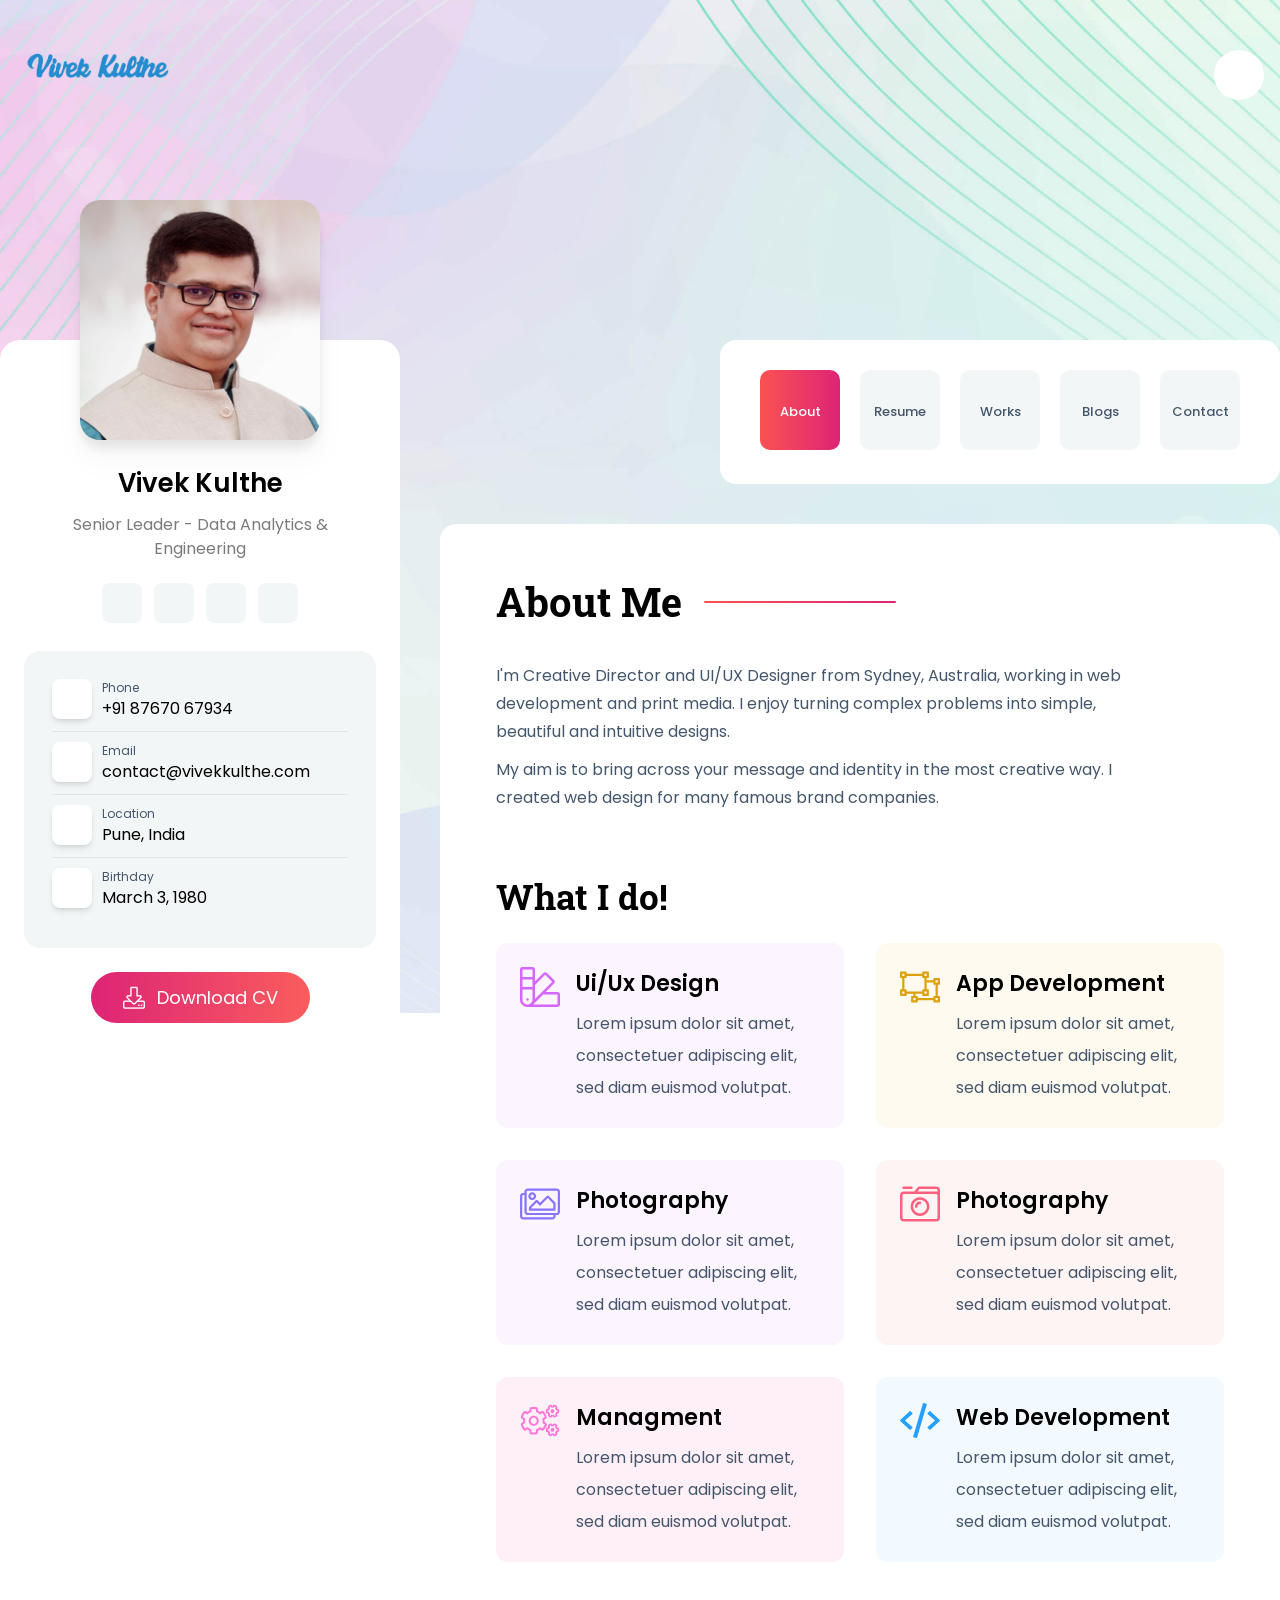
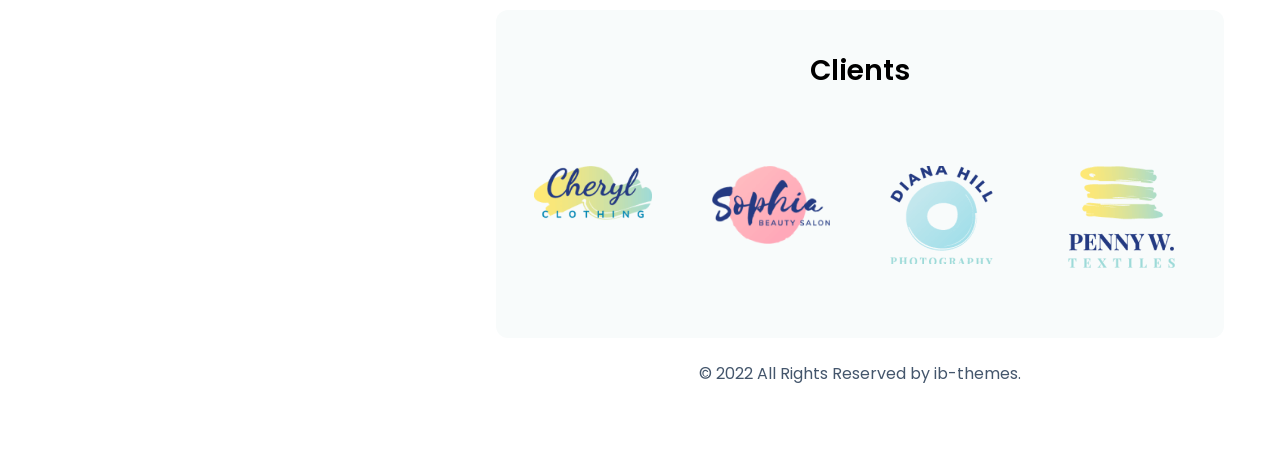
==== aboutOne.html @ bf096173 "First Version After Deploy Now Issues" ====
<!DOCTYPE html>
<html lang="en">

<head>
    <!-- commom meta tag -->
    <meta charset="UTF-8" />
    <meta http-equiv="X-UA-Compatible" content="IE=edge" />
    <meta name="viewport" content="width=device-width, initial-scale=1.0" />
    <link rel="shortcut icon" href="./images/logo/faveicon.jpg" type="image/x-icon">
    <!--=== fontaswesome ===-->
    <link rel="stylesheet" href="./assets/fontaswesome/css/all.min.css" />
    <link rel="stylesheet" href="./assets/fontaswesome/css/fontawesome.min.css" />
    <link rel="preconnect" href="https://fonts.googleapis.com" />
    <link rel="preconnect" href="https://fonts.gstatic.com" crossorigin />
    <link
        href="https://fonts.googleapis.com/css2?family=Poppins:ital,wght@0,200;0,300;0,400;0,500;0,600;0,700;1,400;1,500;1,600&family=Roboto+Slab:wght@300;400;500;600;700&display=swap"
        rel="stylesheet" />
    <!-- slick -->
    <link rel="stylesheet" type="text/css" href="./css/vendor/slick.css" />
    <!--=== main css ===-->
    <link rel="stylesheet" href="./css/tailwind.css" />
    <link rel="stylesheet" href="./css/custom.css" />
        <title>About - Bostami Tailwind CSS Personal Portfolio HTML Template </title>

    <script>
        // On page load or when changing themes, best to add inline in `head` to avoid FOUC
        if (localStorage.getItem("color-theme") === "dark" || (!("color-theme" in localStorage) && window.matchMedia("(prefers-color-scheme: dark)").matches)) {
            document.documentElement.classList.add("dark");
        } else {
            document.documentElement.classList.remove("dark");
        }
    </script>
</head>

<body>
    <!-- PRELOADER -->
    <div id="preloader">
        <div class="loader_line"></div>
    </div>
    <!-- /PRELOADER -->

    <div class="bg-homeBg dark:bg-homeTwoBg-dark min-h-screen bg-no-repeat bg-center bg-cover bg-fixed md:pb-16 w-full">
        <div class="section-bg">
            <div class="w-full flex justify-between px-4">
                <!-- website Logo -->
                <a href="/">
                    <img class="h-[26px] lg:h-[32px]" src="./images/logo/logo.png" alt="logo" />
                </a>
                <div class="flex items-center">
                    <!-- dark and light mode toggle -->
                    <button id="theme-toggle" type="button" class="dark-light-btn">
                        <i id="theme-toggle-dark-icon" class="fa-solid text-xl fa-moon hidden"></i>
                        <i id="theme-toggle-light-icon" class="fa-solid fa-sun text-xl hidden"></i>
                    </button>
                    <!-- mobile toggle button -->
                    <button id="menu-toggle" type="button" class="menu-toggle-btn">
                        <i id="menu-toggle-open-icon" class="fa-solid fa-bars text-xl "></i>
                        <i id="menu-toggle-close-icon" class="fa-solid fa-xmark text-xl hidden  "></i>
                    </button>
                </div>
            </div>
        </div>

        <!-- mobile menu start -->
        <nav id="navbar" class="hidden lg:hidden">
            <ul
                class="block rounded-b-[20px] shadow-md absolute left-0 top-20 z-[22222222222222] w-full bg-white dark:bg-[#1d1d1d]">
                <li>
                    <a class="mobile-menu-items-active" href="./aboutOne.html">
                        <span class="mr-2 text-xl">
                            <i class="fa-regular fa-user"></i>
                        </span>About </a>
                </li>
                <li>
                    <a class="mobile-menu-items" href="./resumeOne.html">
                        <span class="mr-2 text-xl">
                            <i class="fa-regular fa-file-lines"></i>
                        </span>Resume </a>
                </li>
                <li>
                    <a class="mobile-menu-items" href="./portfiloOne.html">
                        <span class="mr-2 text-xl">
                            <i class="fas fa-briefcase"></i>
                        </span>Works </a>
                </li>
                <li>
                    <a class="mobile-menu-items" href="./blogOne.html">
                        <span class="mr-2 text-xl">
                            <i class="fa-brands fa-blogger"></i>
                        </span>Blogs </a>
                </li>
                <li>
                    <a class="mobile-menu-items" href="./contactOne.html">
                        <span class="mr-2 text-xl">
                            <i class="fa-solid fa-address-book"></i>
                        </span> Contact </a>
                </li>
            </ul>
        </nav>
        <!-- mobile menu end -->

        <div class="container grid grid-cols-12 md:gap-10 justify-between lg:mt-[220px]">
            <!-- sidber personal info -->
            <div class="col-span-12 lg:col-span-4 hidden lg:block h-screen sticky top-44">
                <div
                    class="w-full mb-6 lg:mb-0 mx-auto relative bg-white text-center dark:bg-[#111111] px-6 rounded-[20px] mt-[180px] md:mt-[220px] lg:mt-0">
                    <!-- profile image -->
                    <img src="./images/about/avatar.jpg"
                        class="w-[240px] absolute left-[50%] transform -translate-x-[50%] h-[240px] drop-shadow-xl mx-auto rounded-[20px] -mt-[140px]"
                        alt="about" />
                    <div class="pt-[100px] pb-8">
                        <h2 class="mt-6 mb-1 text-[26px] font-semibold dark:text-white"> Vivek Kulthe </h2>
                        <h3
                            class="mb-4 text-[#7B7B7B] inline-block dark:bg-[#1D1D1D] px-5 py-1.5 rounded-lg dark:text-[#A6A6A6]">
                            Senior Leader - Data Analytics & Engineering </h3>
                        <div class="flex justify-center space-x-3">
                            <!-- facebook icon and link -->
                            <a href="https://www.facebook.com/" target="_blank" rel="noopener noreferrer">
                                <span class="socialbtn text-[#1773EA]">
                                    <i class="fa-brands fa-facebook-f"></i>
                                </span>
                            </a>
                            <!-- twitter icon and link -->
                            <a href="https://twitter.com/" target="_blank" rel="noopener noreferrer">
                                <span class="socialbtn text-[#1C9CEA]">
                                    <i class="fa-brands fa-twitter"></i>
                                </span>
                            </a>
                            <!-- dribbble icon and link -->
                            <a href="https://dribbble.com/" target="_blank" rel="noopener noreferrer">
                                <span class="socialbtn text-[#e14a84]">
                                    <i class="fa-brands fa-dribbble"></i>
                                </span>
                            </a>
                            <!-- linkedin icon and link -->
                            <a href="https://www.linkedin.com/" target="_blank" rel="noopener noreferrer">
                                <span class="socialbtn text-[#0072b1]">
                                    <i class="fa-brands fa-linkedin-in"></i>
                                </span>
                            </a>
                        </div>
                        <!-- personal infomation start -->
                        <div class="p-7 rounded-2xl mt-7 bg-[#F3F6F6] dark:bg-[#1D1D1D]">
                            <div class="flex border-b border-[#E3E3E3] dark:border-[#3D3A3A] pb-2.5">
                                <span class="socialbtn bg-white dark:bg-black text-[#E93B81] shadow-md">
                                    <i class="fa-solid fa-mobile-screen-button"></i>
                                </span>
                                <div class="text-left ml-2.5">
                                    <p class="text-xs text-[#44566C] dark:text-[#A6A6A6]"> Phone </p>
                                    <p class="dark:text-white">+91 87670 67934</p>
                                </div>
                            </div>
                            <div class="flex border-b border-[#E3E3E3] dark:border-[#3D3A3A] py-2.5">
                                <span class="socialbtn bg-white dark:bg-black text-[#6AB5B9] shadow-md">
                                    <i class="fa-solid fa-envelope-open-text"></i>
                                </span>
                                <div class="text-left ml-2.5">
                                    <p class="text-xs text-[#44566C] dark:text-[#A6A6A6]"> Email </p>
                                    <p class="dark:text-white">contact@vivekkulthe.com</p>
                                </div>
                            </div>
                            <div class="flex border-b border-[#E3E3E3] dark:border-[#3D3A3A] py-2.5">
                                <span class="socialbtn bg-white dark:bg-black text-[#FD7590] shadow-md">
                                    <i class="fa-solid fa-location-dot"></i>
                                </span>
                                <div class="text-left ml-2.5">
                                    <p class="text-xs text-[#44566C] dark:text-[#A6A6A6]"> Location </p>
                                    <p class="dark:text-white">Pune, India</p>
                                </div>
                            </div>
                            <div class="flex py-2.5">
                                <span class="socialbtn bg-white dark:bg-black text-[#C17CEB] shadow-md">
                                    <i class="fa-solid fa-calendar-days"></i>
                                </span>
                                <div class="text-left ml-2.5">
                                    <p class="text-xs text-[#44566C] dark:text-[#A6A6A6]"> Birthday </p>
                                    <p class="dark:text-white">March 3, 1980</p>
                                </div>
                            </div>
                        </div>
                        <!-- personal infomation end-->
                        <!-- dowanload button -->
                        <a href="./images/Resume_Vivek_Kulthe.pdf">

                        <button class="dowanload-btn">
                            
                            <img class="mr-3" src="./images/icons/dowanload.png" alt="icon"/> Download CV </button>
                            </a>
                        </div>
                </div>
            </div>
            <div class="col-span-12 lg:col-span-8">
                <!-- header for mobile devices start -->
                <header
                    class="lg:w-[560px] h-[144px] hidden lg:block p-[30px] ml-auto mb-10 rounded-[16px] bg-white dark:bg-[#111111]">
                    <nav class="hidden lg:block">
                        <ul class="flex">
                            <li> <a class="menu-active" href="./aboutOne.html">
                                    <span class="text-xl mb-1">
                                        <i class="fa-regular fa-user"></i>
                                    </span> About </a></li>
                            <li> <a class="menu-item" href="./resumeOne.html">
                                    <span class="text-xl mb-1">
                                        <i class="fa-regular fa-file-lines"></i>
                                    </span> Resume </a></li>
                            <li> <a class="menu-item" href="./portfiloOne.html">
                                    <span class="text-xl mb-1">
                                        <i class="fas fa-briefcase"></i>
                                    </span> Works </a></li>
                            <li><a class="menu-item" href="./blogOne.html">
                                    <span class="text-xl mb-1">
                                        <i class="fa-brands fa-blogger"></i>
                                    </span> Blogs </a></li>
                            <li> <a class="menu-item" href="./contactOne.html">
                                    <span class="text-xl mb-1">
                                        <i class="fa-solid fa-address-book"></i>
                                    </span> Contact </a></li>
                        </ul>
                    </nav>
                </header>
                <!-- header for mobile devices end -->

                <!-- about me section start -->
                <div>
                    <div class="lg:rounded-2xl bg-white dark:bg-[#111111]">
                        <div class="pt-12 md:py-12 px-2 sm:px-5 md:px-10 lg:px-14">
                            <!-- about page title -->
                            <h2 class="after-effect after:left-52">About Me</h2>
                            <!-- personal info for mobile devices start -->
                            <div class="lg:hidden">
                                <div
                                    class="w-full mb-6 lg:mb-0 mx-auto relative bg-white text-center dark:bg-[#111111] px-6 rounded-[20px] mt-[180px] md:mt-[220px] lg:mt-0">
                                    <!-- profile image  -->
                                    <img src="./images/about/avatar.jpg"
                                        class="w-[240px] absolute left-[50%] transform -translate-x-[50%] h-[240px] drop-shadow-xl mx-auto rounded-[20px] -mt-[140px]"
                                        alt="about" />
                                    <div class="pt-[100px] pb-8">
                                        <h2 class="mt-6 mb-1 text-[26px] font-semibold dark:text-white"> Monalisa Ashley
                                        </h2>
                                        <h3
                                            class="mb-4 text-[#7B7B7B] inline-block dark:bg-[#1D1D1D] px-5 py-1.5 rounded-lg dark:text-[#A6A6A6]">
                                            Ui/Ux Designer </h3>

                                        <div class="flex justify-center space-x-3">
                                            <!-- facebook icon and link -->
                                            <a href="https://www.facebook.com/" target="_blank"
                                                rel="noopener noreferrer">
                                                <span class="socialbtn text-[#1773EA]">
                                                    <i class="fa-brands fa-facebook-f"></i>
                                                </span>
                                            </a>
                                            <!-- twitter icon and link -->
                                            <a href="https://twitter.com/" target="_blank" rel="noopener noreferrer">
                                                <span class="socialbtn text-[#1C9CEA]">
                                                    <i class="fa-brands fa-twitter"></i>
                                                </span>
                                            </a>
                                            <!-- dribbble icon and link -->
                                            <a href="https://dribbble.com/" target="_blank" rel="noopener noreferrer">
                                                <span class="socialbtn text-[#e14a84]">
                                                    <i class="fa-brands fa-dribbble"></i>
                                                </span>
                                            </a>
                                            <!-- linkedin icon and link -->
                                            <a href="https://www.linkedin.com/" target="_blank"
                                                rel="noopener noreferrer">
                                                <span class="socialbtn text-[#0072b1]">
                                                    <i class="fa-brands fa-linkedin-in"></i>
                                                </span>
                                            </a>
                                        </div>

                                        <!-- personal info start -->
                                        <div class="p-7 rounded-2xl mt-7 bg-[#F3F6F6] dark:bg-[#1D1D1D]">
                                            <div class="flex border-b border-[#E3E3E3] dark:border-[#3D3A3A] pb-2.5">
                                                <span class="socialbtn bg-white dark:bg-black text-[#E93B81] shadow-md">
                                                    <i class="fa-solid fa-mobile-screen-button"></i>
                                                </span>
                                                <div class="text-left ml-2.5">
                                                    <p class="text-xs text-[#44566C] dark:text-[#A6A6A6]"> Phone </p>
                                                    <p class="dark:text-white">+91 87670 67934</p>
                                                </div>
                                            </div>

                                            <div class="flex border-b border-[#E3E3E3] dark:border-[#3D3A3A] py-2.5">
                                                <span class="socialbtn bg-white dark:bg-black text-[#6AB5B9] shadow-md">
                                                    <i class="fa-solid fa-envelope-open-text"></i>
                                                </span>
                                                <div class="text-left ml-2.5">
                                                    <p class="text-xs text-[#44566C] dark:text-[#A6A6A6]"> Email </p>
                                                    <p class="dark:text-white">contact@vivekkulthe.com</p>
                                                </div>
                                            </div>

                                            <div class="flex border-b border-[#E3E3E3] dark:border-[#3D3A3A] py-2.5">
                                                <span class="socialbtn bg-white dark:bg-black text-[#FD7590] shadow-md">
                                                    <i class="fa-solid fa-location-dot"></i>
                                                </span>
                                                <div class="text-left ml-2.5">
                                                    <p class="text-xs text-[#44566C] dark:text-[#A6A6A6]"> Location </p>
                                                    <p class="dark:text-white">Pune,India</p>
                                                </div>
                                            </div>

                                            <div class="flex py-2.5">
                                                <span class="socialbtn bg-white dark:bg-black text-[#C17CEB] shadow-md">
                                                    <i class="fa-solid fa-calendar-days"></i>
                                                </span>
                                                <div class="text-left ml-2.5">
                                                    <p class="text-xs text-[#44566C] dark:text-[#A6A6A6]"> Birthday </p>
                                                    <p class="dark:text-white">March 3, 1980</p>
                                                </div>
                                            </div>
                                        </div>
                                        <!-- personal info end -->

                                        <!-- dowanload button -->
                                        <button class="dowanload-btn">
                                            <img class="mr-3" src="./images/icons/dowanload.png" alt="icon" /> Download
                                            CV
                                        </button>
                                    </div>
                                </div>
                            </div>
                            <!-- personal info for mobile devices end -->

                            <div class="lg:grid grid-cols-12 md:gap-10 pt-4 md:pt-[30px] items-center hidden">
                                <div class="col-span-12 space-y-2.5">
                                    <div class="lg:mr-16">
                                        <p class="text-[#44566c] dark:text-color-910 leading-7"> I'm Creative Director
                                            and UI/UX Designer from Sydney, Australia, working in web development and
                                            print media. I enjoy turning complex problems into simple, beautiful and
                                            intuitive designs. </p>
                                        <p class="text-[#44566c] leading-7 mt-2.5 dark:text-color-910"> My aim is to
                                            bring across your message and identity in the most creative way. I created
                                            web design for many famous brand companies. </p>
                                    </div>
                                    <div></div>
                                </div>
                            </div>

                        </div>

                        <!-- what i do section start -->
                        <div class="pb-12 px-2 sm:px-5 md:px-10 lg:px-14">
                            <h3 class="text-[35px] dark:text-white font-bold font-robotoSlab pb-5"> What I do! </h3>
                            <div class="grid gap-8 grid-cols-1 md:grid-cols-2 xl:grid-cols-2">
                                <div class="about-box bg-[#fcf4ff] dark:bg-transparent">
                                    <img class="w-10 h-10 object-contain block" src="./images/icons/icon.svg"
                                        alt="icon" />
                                    <div class="space-y-2">
                                        <h3 class="dark:text-white text-[22px] font-semibold"> Ui/Ux Design </h3>
                                        <p class="leading-8 text-gray-lite dark:text-[#A6A6A6]"> Lorem ipsum dolor sit
                                            amet, consectetuer adipiscing elit, sed diam euismod volutpat. </p>
                                    </div>
                                </div>

                                <div class="about-box bg-[#fefaf0] dark:bg-transparent">
                                    <img class="w-10 h-10 object-contain block" src="./images/icons/icon1.svg"
                                        alt="icon" />
                                    <div class="space-y-2">
                                        <h3 class="dark:text-white text-[22px] font-semibold"> App Development </h3>
                                        <p class="leading-8 text-gray-lite dark:text-[#A6A6A6]"> Lorem ipsum dolor sit
                                            amet, consectetuer adipiscing elit, sed diam euismod volutpat. </p>
                                    </div>
                                </div>

                                <div class="about-box bg-[#fcf4ff] dark:bg-transparent">
                                    <img class="w-10 h-10 object-contain block" src="./images/icons/icon2.svg"
                                        alt="icon" />
                                    <div class="space-y-2">
                                        <h3 class="dark:text-white text-[22px] font-semibold"> Photography </h3>
                                        <p class="leading-8 text-gray-lite dark:text-[#A6A6A6]"> Lorem ipsum dolor sit
                                            amet, consectetuer adipiscing elit, sed diam euismod volutpat. </p>
                                    </div>
                                </div>

                                <div class="about-box bg-[#fff4f4] dark:bg-transparent">
                                    <img class="w-10 h-10 object-contain block" src="./images/icons/icon3.svg"
                                        alt="icon" />
                                    <div class="space-y-2">
                                        <h3 class="dark:text-white text-[22px] font-semibold"> Photography </h3>
                                        <p class="leading-8 text-gray-lite dark:text-[#A6A6A6]"> Lorem ipsum dolor sit
                                            amet, consectetuer adipiscing elit, sed diam euismod volutpat. </p>
                                    </div>
                                </div>

                                <div class="about-box bg-[#fff0f8] dark:bg-transparent">
                                    <img class="w-10 h-10 object-contain block" src="./images/icons/icon4.svg"
                                        alt="icon" />
                                    <div class="space-y-2">
                                        <h3 class="dark:text-white text-[22px] font-semibold"> Managment </h3>
                                        <p class="leading-8 text-gray-lite dark:text-[#A6A6A6]"> Lorem ipsum dolor sit
                                            amet, consectetuer adipiscing elit, sed diam euismod volutpat. </p>
                                    </div>
                                </div>

                                <div class="about-box bg-[#f3faff] dark:bg-transparent">
                                    <img class="w-10 h-10 object-contain block" src="./images/icons/icon5.svg"
                                        alt="icon" />
                                    <div class="space-y-2">
                                        <h3 class="dark:text-white text-[22px] font-semibold"> Web Development </h3>
                                        <p class="leading-8 text-gray-lite dark:text-[#A6A6A6]"> Lorem ipsum dolor sit
                                            amet, consectetuer adipiscing elit, sed diam euismod volutpat. </p>
                                    </div>
                                </div>
                            </div>
                        </div>

                        <!-- what i do section start -->
                        <div class="px-2 sm:px-5 md:px-10 lg:px-14">
                            <div class="bg-[#F8FBFB] dark:bg-[#0D0D0D] max-w-full h-auto py-10 rounded-xl">
                                <h3 class="text-center dark:text-white text-6xl mb-3 font-semibold"> Clients </h3>
                                <!-- slider and slider items -->
                                <div class="slickOne text-center px-2 pt-8">
                                    <div>
                                        <img class="overflow-hidden brand-img" src="./images/slider/brand.png"
                                            alt="brand icon" />
                                    </div>
                                    <div>
                                        <img class="overflow-hidden brand-img" src="./images/slider/brand1.png"
                                            alt="brand icon" />
                                    </div>
                                    <div>
                                        <img class="overflow-hidden brand-img" src="./images/slider/brand2.png"
                                            alt="brand icon" />
                                    </div>
                                    <div>
                                        <img class="overflow-hidden brand-img" src="./images/slider/brand3.png"
                                            alt="brand icon" />
                                    </div>
                                    <div>
                                        <img class="overflow-hidden brand-img" src="./images/slider/brand4.png"
                                            alt="brand icon" />
                                    </div>
                                    <div>
                                        <img class="overflow-hidden brand-img" src="./images/slider/brand1.png"
                                            alt="brand icon" />
                                    </div>
                                    <div>
                                        <img class="overflow-hidden brand-img" src="./images/slider/brand1.png"
                                            alt="brand icon" />
                                    </div>
                                </div>
                                <!-- slider and slider items end -->
                            </div>
                        </div>

                        <!-- footer start -->
                        <footer class="overflow-hidden rounded-b-2xl" style="background: transparent">
                            <p class="text-center py-6 text-gray-lite dark:text-color-910"> © 2022 All Rights Reserved
                                by <a class="hover:text-[#FA5252] duration-300 transition"
                                    href="https://themeforest.net/user/ib-themes" target="_blank"
                                    rel="noopener noreferrer"> ib-themes</a>. </p>
                        </footer>
                        <!-- footer section end -->
                    </div>
                </div>
                <!-- about me section start -->
            </div>
        </div>
    </div>
    <!-- End bgHomeBg -->


    <!--==== js =====-->
    <script src="./js/vendor/jquary.min.js"></script>
    <script src="./js/vendor/slick.js"></script>
    <!-- main js -->
    <script src="./js/main.js"></script>
</body>

</html>
---- css/custom.css ----
@import url("https://fonts.googleapis.com/css2?family=Poppins:wght@300;400;500;600;700;800;900&family=Roboto+Slab:wght@300;400;500;600;700;800;900&display=swap");

html {
	font-family: "Poppins", sans-serif;
}

/* modal */
.modal {
	max-width: 800px !important;
}

/* width */
.scrollbarLight::-webkit-scrollbar,
.scrollbarDark::-webkit-scrollbar {
	width: 10px;
	height: 10px;
}

/* Track */
.scrollbarLight::-webkit-scrollbar-track {
	border-radius: 100vh;
	background: #e9e3e3;
}

/* Handle */
.scrollbarLight::-webkit-scrollbar-thumb {
	background: #797979;
	border-radius: 100vh;
	border: 5px solid #9c9fa1;
}

/* Handle on hover */
.scrollbarLight::-webkit-scrollbar-thumb:hover {
	background: #cfd0d3;
}

/* Hide scrollbar for Chrome, Safari and Opera */
.no-scrollbar::-webkit-scrollbar {
	display: none;
}

/* Hide scrollbar for IE, Edge and Firefox */
.no-scrollbar {
	-ms-overflow-style: none;
	/* IE and Edge */
	scrollbar-width: none;
	/* Firefox */
}

/* Track */
.scrollbarDark::-webkit-scrollbar-track {
	border-radius: 100vh;
	background: #000000;
}

/* Handle */
.scrollbarDark::-webkit-scrollbar-thumb {
	background: #000000;
	border-radius: 100vh;
	border: 5px solid #4f4f4f;
}

/* Handle on hover */
.scrollbarLight::-webkit-scrollbar-thumb:hover {
	background: #111111;
}

.linked {
	color: white !important;
}
/* input remove auto fill background */
input:-webkit-autofill,
input:-webkit-autofill:hover,
input:-webkit-autofill:focus {
	-webkit-text-fill-color: gray;
	/* -webkit-box-shadow: 0 0 0px 1000px transparent inset; */
	transition: background-color 5000s ease-in-out 0s;
	background: none !important;
}
/* active color */
.is-active {
	color: #fa5252 !important;
}
/* slider img */
.slick-slide {
	padding: 30px;
}
.fillter-btn.is-checked {
	color: #fa5252;
}
.mymix {
	min-height: 50vh;
	margin-left: -10px;
	margin-right: -10px;
}
.three-col .isotop-item,
.three-col .grid-sizer {
	width: 33.33%;
	padding: 0 10px;
}
.two-col .isotop-item,
.two-col .grid-sizer {
	width: 50%;
	padding: 0 10px;
}
@media (max-width: 1199px) {
	.three-col .isotop-item,
	.three-col .grid-sizer {
		width: 50%;
	}
}
@media (max-width: 576px) {
	.three-col .isotop-item,
	.three-col .grid-sizer,
	.two-col .isotop-item,
	.two-col .grid-size {
		width: 100%;
	}
}
.three-col .isotop-item > div,
.two-col .isotop-item > div {
	margin-bottom: 20px;
}
.brand-img {
	max-width: 100% !important;
	width: auto !important;
	height: auto !important;
	overflow: hidden;
	text-align: center;
}
/* owl-carousel */
.owl-carousel .owl-stage {
	display: flex;
	align-items: center;
}

.owl-carousel .owl-stage .owl-item {
	padding: 20px 30px;
}

.fix {
	display: none;
}

.close {
	position: absolute;
	top: -12.5px;
	right: -12.5px;
	display: block;
	width: 30px;
	height: 30px;
	text-indent: -9999px;
	background-size: contain;
	background-repeat: no-repeat;
	background-position: center center;
	width: 50px !important;
	height: 50px !important;
	top: -20px !important;
	right: -20px !important;
	border-radius: 50%;
}

.close-light {
	background-image: url(../images/icons/closelight.jpg);
}

.close-dark {
	background-image: url(../images/icons/closeDark.png);
}

.modal a.close-modal {
	display: none;
}

/* preloader */

#preloader {
	position: fixed;
	left: 0;
	top: 0;
	height: 100vh;
	width: 100%;
	z-index: 999999999999999999;
	display: flex;
}

#preloader:before,
#preloader:after {
	content: "";
	position: absolute;
	left: 0;
	top: 0;
	width: 50%;
	height: 100%;
	z-index: -1;
	background-color: #000;
	-webkit-transition: all 0.3s ease 0s;
	-o-transition: all 0.3s ease 0s;
	transition: all 0.3s ease 0s;
}

#preloader:after {
	left: auto;
	right: 0;
}

#preloader .loader_line {
	margin: auto;
	width: 1px;
	height: 250px;
	position: relative;
	overflow: hidden;
	-webkit-transition: all 0.8s ease 0s;
	-o-transition: all 0.8s ease 0s;
	transition: all 0.8s ease 0s;
}

.loader_line:before {
	content: "";
	position: absolute;
	left: 0;
	top: 50%;
	width: 1px;
	height: 0%;
	-webkit-transform: translateY(-50%);
	-ms-transform: translateY(-50%);
	-o-transform: translateY(-50%);
	transform: translateY(-50%);
	background-color: #fff;
	-webkit-animation: lineheight 1000ms ease-in-out 0s forwards;
	-o-animation: lineheight 1000ms ease-in-out 0s forwards;
	animation: lineheight 1000ms ease-in-out 0s forwards;
}

.loader_line:after {
	content: "";
	position: absolute;
	left: 0;
	top: 0;
	width: 1px;
	height: 100%;
	background-color: #999999;
	-webkit-transform: translateY(-100%);
	-ms-transform: translateY(-100%);
	-o-transform: translateY(-100%);
	transform: translateY(-100%);
	-webkit-animation: lineround 1200ms linear 0s infinite;
	-o-animation: lineround 1200ms linear 0s infinite;
	animation: lineround 1200ms linear 0s infinite;
	animation-delay: 2000ms;
}

@keyframes lineheight {
	0% {
		height: 0%;
	}

	100% {
		height: 100%;
	}
}

@keyframes lineround {
	0% {
		-webkit-transform: translateY(-100%);
		-ms-transform: translateY(-100%);
		-o-transform: translateY(-100%);
		transform: translateY(-100%);
	}

	100% {
		-webkit-transform: translateY(200%);
		-ms-transform: translateY(200%);
		-o-transform: translateY(200%);
		transform: translateY(200%);
	}
}
.portfolio_list {
	min-height: 50vh;
}
/*hiding all*/
.preloaded .loader_line:after {
	opacity: 0;
}

.preloaded .loader_line {
	opacity: 0;
	height: 100% !important;
}

.preloaded:before,
.preloaded:after {
	-webkit-animation: preloadedzero 300ms ease-in-out 500ms forwards;
	-o-animation: preloadedzero 300ms ease-in-out 500ms forwards;
	animation: preloadedzero 300ms ease-in-out 500ms forwards;
}

@keyframes preloadedzero {
	0% {
		width: 50%;
	}

	100% {
		width: 0%;
	}
}
/* media queries */
@media only screen and (max-width: 992px) {
	.close {
		top: -45px !important;
		right: 5px !important;
		width: 40px !important;
		height: 40px !important;
	}
}

.jquery-modal.blocker {
	z-index: 9999999999;
}
.close {
	filter: invert(0.9);
	transition: 0.3s;
}
.close:hover {
	filter: invert(1);
}
@media only screen and (min-width: 1700px) {
	.scroll-hide-1700 {
		overflow: hidden;
	}
}
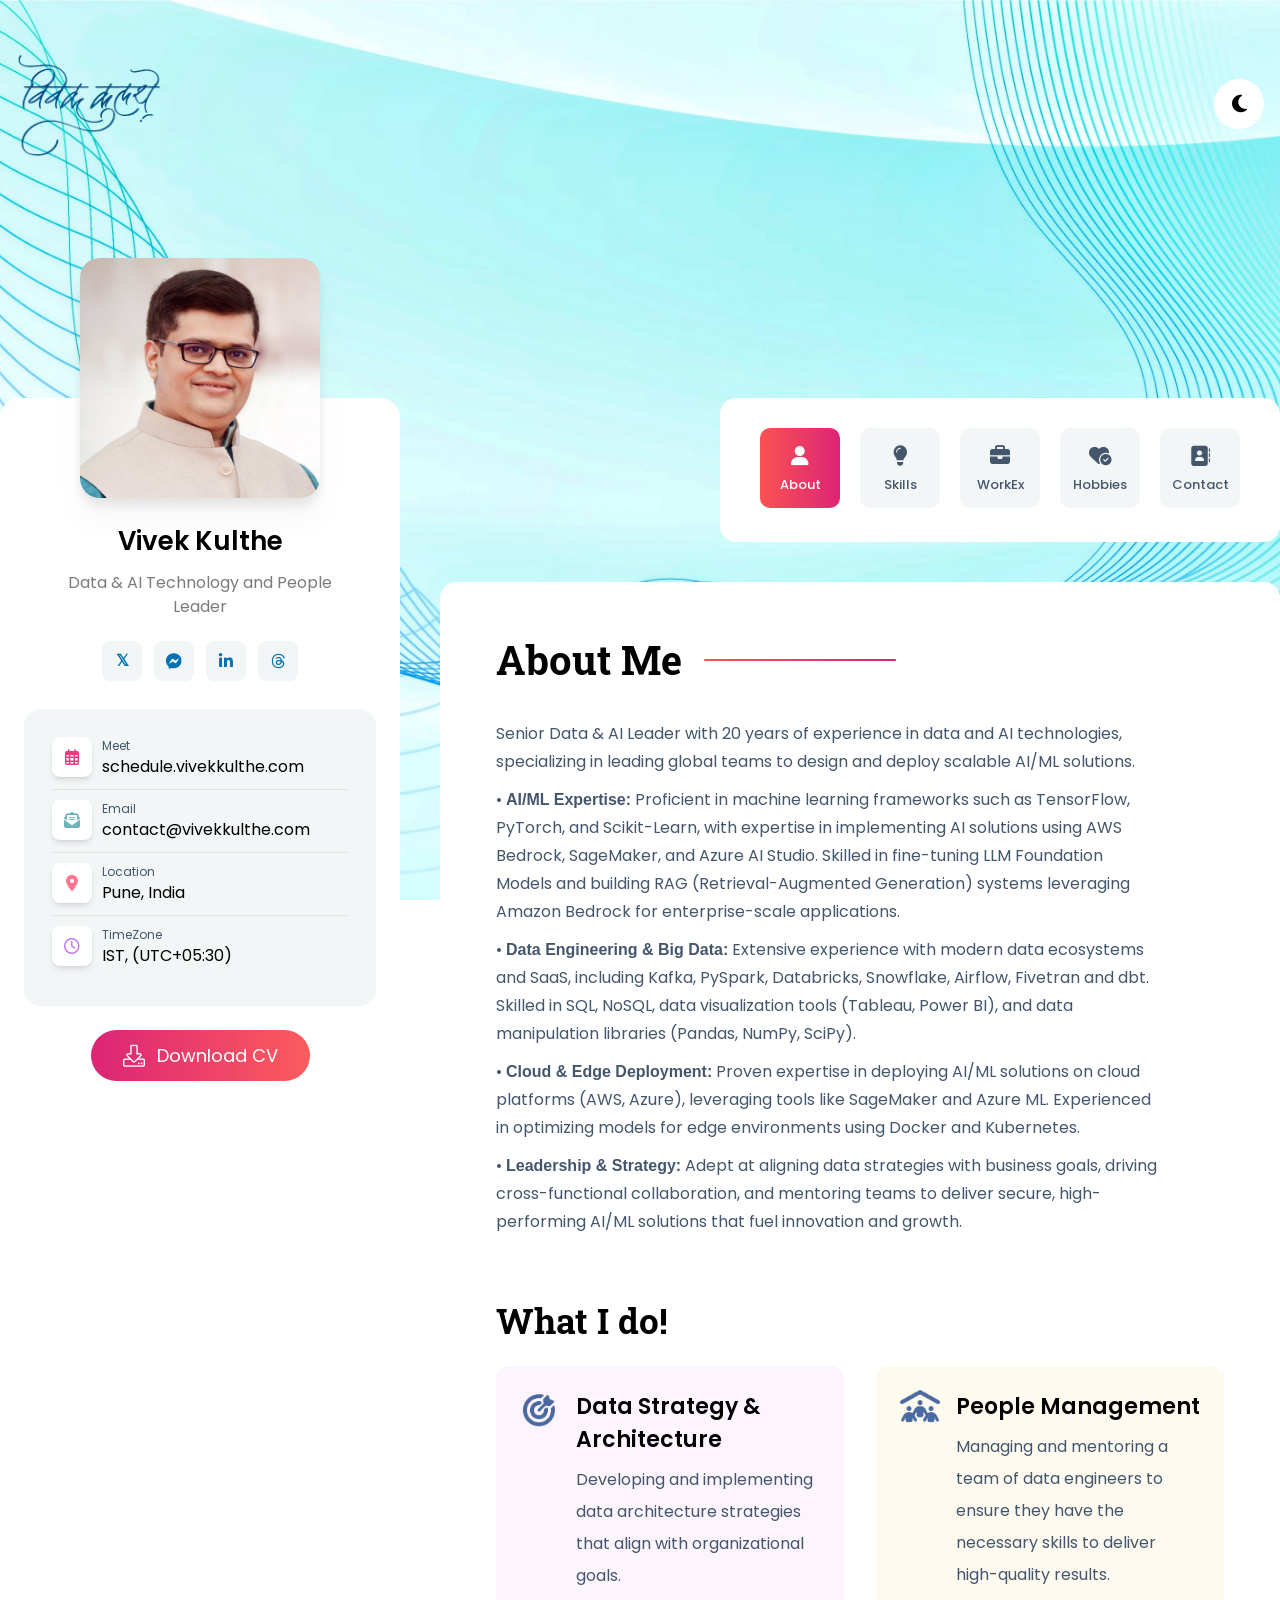
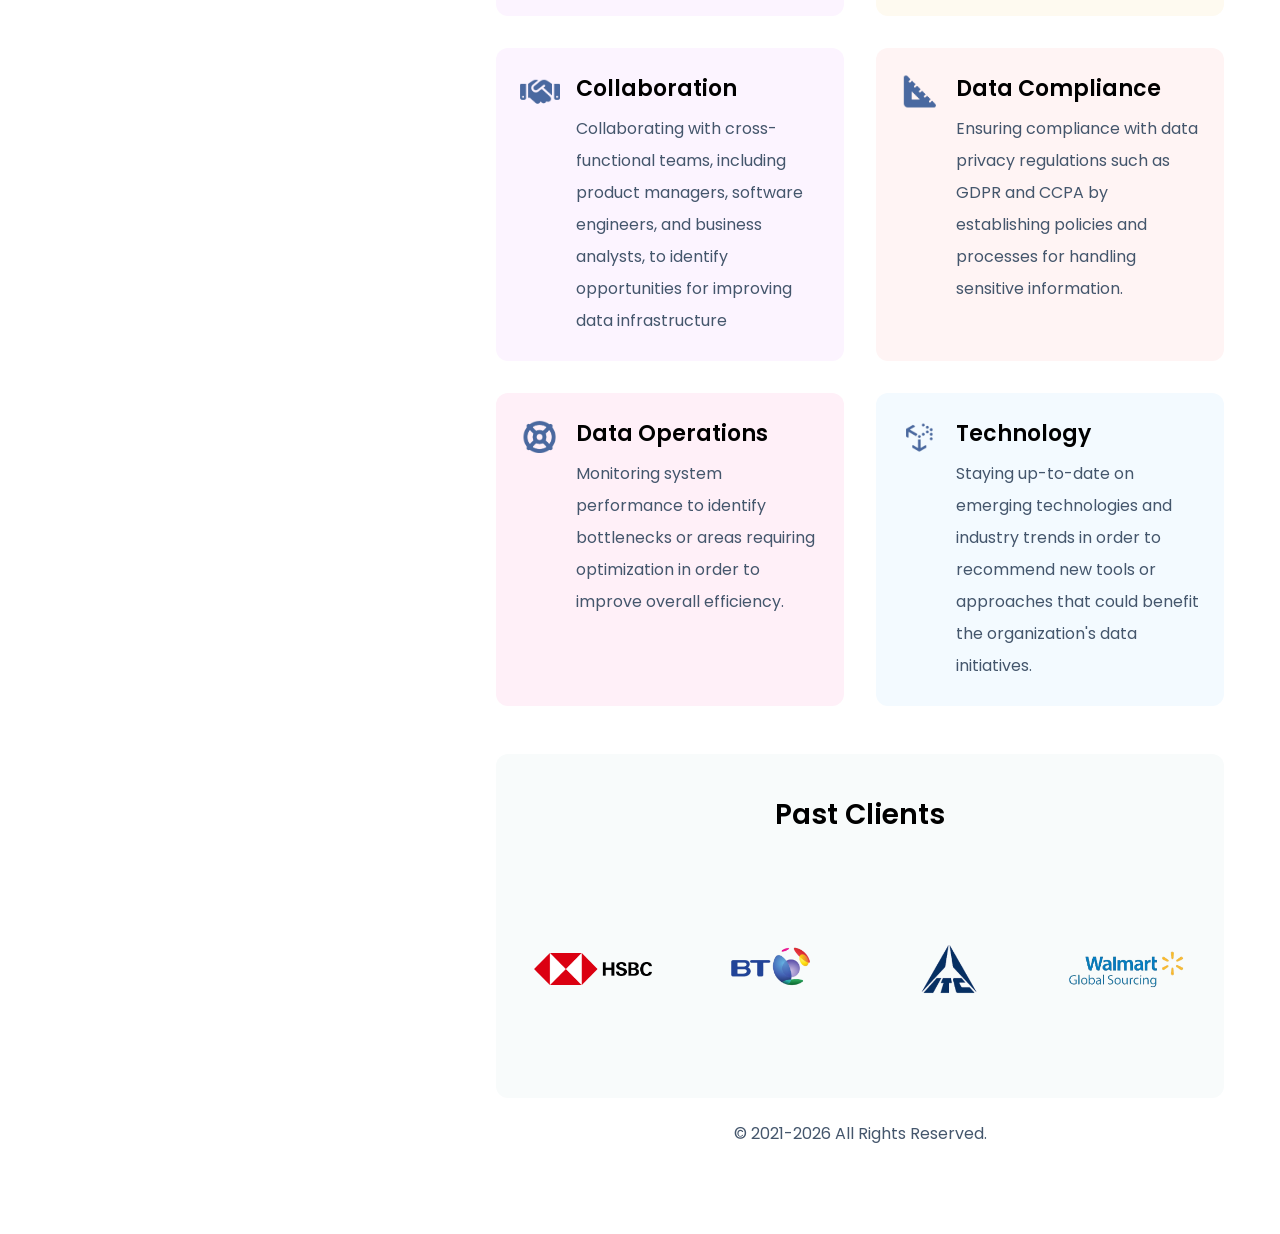
==== commit da463ee8: "wrong files changed" ====
--- a/aboutOne.html
+++ b/aboutOne.html
@@ -2,11 +2,21 @@
 <html lang="en">
 
 <head>
-    <!-- commom meta tag -->
+    <!-- Google tag (gtag.js) -->
+    <script async src="https://www.googletagmanager.com/gtag/js?id=G-Y4G8QSVCS0"></script>
+    <script>
+      window.dataLayer = window.dataLayer || [];
+      function gtag(){dataLayer.push(arguments);}
+      gtag('js', new Date());
+
+      gtag('config', 'G-Y4G8QSVCS0');
+    </script>
+
+<!-- commom meta tag -->
     <meta charset="UTF-8" />
     <meta http-equiv="X-UA-Compatible" content="IE=edge" />
     <meta name="viewport" content="width=device-width, initial-scale=1.0" />
-    <link rel="shortcut icon" href="./images/logo/faveicon.jpg" type="image/x-icon">
+    <link rel="shortcut icon" href="./images/logo/faveicon.svg" type="image/x-icon">
     <!--=== fontaswesome ===-->
     <link rel="stylesheet" href="./assets/fontaswesome/css/all.min.css" />
     <link rel="stylesheet" href="./assets/fontaswesome/css/fontawesome.min.css" />
@@ -20,7 +30,7 @@
     <!--=== main css ===-->
     <link rel="stylesheet" href="./css/tailwind.css" />
     <link rel="stylesheet" href="./css/custom.css" />
-        <title>About - Bostami Tailwind CSS Personal Portfolio HTML Template </title>
+    <title>About - Vivek Kulthe</title>
 
     <script>
         // On page load or when changing themes, best to add inline in `head` to avoid FOUC
@@ -39,12 +49,12 @@
     </div>
     <!-- /PRELOADER -->
 
-    <div class="bg-homeBg dark:bg-homeTwoBg-dark min-h-screen bg-no-repeat bg-center bg-cover bg-fixed md:pb-16 w-full">
+    <div class="bg-homeBg dark:bg-homeBg-dark min-h-screen bg-no-repeat bg-center bg-cover bg-fixed md:pb-16 w-full">
         <div class="section-bg">
             <div class="w-full flex justify-between px-4">
                 <!-- website Logo -->
                 <a href="/">
-                    <img class="h-[26px] lg:h-[32px]" src="./images/logo/logo.png" alt="logo" />
+                    <img width="148" height="105" src="./images/logo/logo.png" alt="logo" />
                 </a>
                 <div class="flex items-center">
                     <!-- dark and light mode toggle -->
@@ -68,26 +78,26 @@
                 <li>
                     <a class="mobile-menu-items-active" href="./aboutOne.html">
                         <span class="mr-2 text-xl">
-                            <i class="fa-regular fa-user"></i>
+                            <i class="fa-solid fa-user"></i>
                         </span>About </a>
                 </li>
                 <li>
                     <a class="mobile-menu-items" href="./resumeOne.html">
                         <span class="mr-2 text-xl">
-                            <i class="fa-regular fa-file-lines"></i>
-                        </span>Resume </a>
+                            <i class="fa-solid fa-lightbulb"></i>
+                        </span>Skills </a>
                 </li>
                 <li>
                     <a class="mobile-menu-items" href="./portfiloOne.html">
                         <span class="mr-2 text-xl">
                             <i class="fas fa-briefcase"></i>
-                        </span>Works </a>
+                        </span>WorkEx </a>
                 </li>
                 <li>
                     <a class="mobile-menu-items" href="./blogOne.html">
                         <span class="mr-2 text-xl">
-                            <i class="fa-brands fa-blogger"></i>
-                        </span>Blogs </a>
+                            <i class="fa-solid fa-heart-circle-check"></i>
+                        </span>Hobbies </a>
                 </li>
                 <li>
                     <a class="mobile-menu-items" href="./contactOne.html">
@@ -105,88 +115,86 @@
                 <div
                     class="w-full mb-6 lg:mb-0 mx-auto relative bg-white text-center dark:bg-[#111111] px-6 rounded-[20px] mt-[180px] md:mt-[220px] lg:mt-0">
                     <!-- profile image -->
-                    <img src="./images/about/avatar.jpg"
+                    <img src="./images/about/avatar.png"
                         class="w-[240px] absolute left-[50%] transform -translate-x-[50%] h-[240px] drop-shadow-xl mx-auto rounded-[20px] -mt-[140px]"
                         alt="about" />
-                    <div class="pt-[100px] pb-8">
-                        <h2 class="mt-6 mb-1 text-[26px] font-semibold dark:text-white"> Vivek Kulthe </h2>
-                        <h3
-                            class="mb-4 text-[#7B7B7B] inline-block dark:bg-[#1D1D1D] px-5 py-1.5 rounded-lg dark:text-[#A6A6A6]">
-                            Senior Leader - Data Analytics & Engineering </h3>
-                        <div class="flex justify-center space-x-3">
-                            <!-- facebook icon and link -->
-                            <a href="https://www.facebook.com/" target="_blank" rel="noopener noreferrer">
-                                <span class="socialbtn text-[#1773EA]">
-                                    <i class="fa-brands fa-facebook-f"></i>
-                                </span>
-                            </a>
-                            <!-- twitter icon and link -->
-                            <a href="https://twitter.com/" target="_blank" rel="noopener noreferrer">
-                                <span class="socialbtn text-[#1C9CEA]">
-                                    <i class="fa-brands fa-twitter"></i>
-                                </span>
-                            </a>
-                            <!-- dribbble icon and link -->
-                            <a href="https://dribbble.com/" target="_blank" rel="noopener noreferrer">
-                                <span class="socialbtn text-[#e14a84]">
-                                    <i class="fa-brands fa-dribbble"></i>
-                                </span>
-                            </a>
-                            <!-- linkedin icon and link -->
-                            <a href="https://www.linkedin.com/" target="_blank" rel="noopener noreferrer">
-                                <span class="socialbtn text-[#0072b1]">
-                                    <i class="fa-brands fa-linkedin-in"></i>
-                                </span>
-                            </a>
-                        </div>
-                        <!-- personal infomation start -->
-                        <div class="p-7 rounded-2xl mt-7 bg-[#F3F6F6] dark:bg-[#1D1D1D]">
-                            <div class="flex border-b border-[#E3E3E3] dark:border-[#3D3A3A] pb-2.5">
-                                <span class="socialbtn bg-white dark:bg-black text-[#E93B81] shadow-md">
-                                    <i class="fa-solid fa-mobile-screen-button"></i>
-                                </span>
-                                <div class="text-left ml-2.5">
-                                    <p class="text-xs text-[#44566C] dark:text-[#A6A6A6]"> Phone </p>
-                                    <p class="dark:text-white">+91 87670 67934</p>
-                                </div>
-                            </div>
-                            <div class="flex border-b border-[#E3E3E3] dark:border-[#3D3A3A] py-2.5">
-                                <span class="socialbtn bg-white dark:bg-black text-[#6AB5B9] shadow-md">
-                                    <i class="fa-solid fa-envelope-open-text"></i>
-                                </span>
-                                <div class="text-left ml-2.5">
-                                    <p class="text-xs text-[#44566C] dark:text-[#A6A6A6]"> Email </p>
-                                    <p class="dark:text-white">contact@vivekkulthe.com</p>
-                                </div>
-                            </div>
-                            <div class="flex border-b border-[#E3E3E3] dark:border-[#3D3A3A] py-2.5">
-                                <span class="socialbtn bg-white dark:bg-black text-[#FD7590] shadow-md">
-                                    <i class="fa-solid fa-location-dot"></i>
-                                </span>
-                                <div class="text-left ml-2.5">
-                                    <p class="text-xs text-[#44566C] dark:text-[#A6A6A6]"> Location </p>
-                                    <p class="dark:text-white">Pune, India</p>
-                                </div>
-                            </div>
-                            <div class="flex py-2.5">
-                                <span class="socialbtn bg-white dark:bg-black text-[#C17CEB] shadow-md">
-                                    <i class="fa-solid fa-calendar-days"></i>
-                                </span>
-                                <div class="text-left ml-2.5">
-                                    <p class="text-xs text-[#44566C] dark:text-[#A6A6A6]"> Birthday </p>
-                                    <p class="dark:text-white">March 3, 1980</p>
-                                </div>
-                            </div>
-                        </div>
-                        <!-- personal infomation end-->
+                        <div class="pt-[100px] pb-8">
+                            <h1 class="mt-6 mb-1 text-[26px] font-semibold dark:text-white"> Vivek Kulthe </h1>
+                            <h3
+                                class="mb-4 text-[#7B7B7B] inline-block dark:bg-[#1D1D1D] px-5 py-1.5 rounded-lg dark:text-[#A6A6A6]">
+                                Data & AI Technology and People Leader</h3>
+                            <div class="flex justify-center space-x-3">
+                                
+                                <!-- twitter icon and link -->
+                                <a href="https://twitter.com/intent/tweet?screen_name=vivekkulthe" target="_blank" rel="noopener noreferrer">
+                                    <span class="socialbtn text-[#0072b1]">
+                                        <b>𝕏</b><!-- <i class="fa-brands fa-twitter"></i> -->
+                                    </span>
+                                </a>
+                                <!-- dribbble icon and link -->
+                                <a href="https://www.messenger.com/t/100075102113642" target="_blank" rel="noopener noreferrer">
+                                    <span class="socialbtn text-[#0072b1]">
+                                        <i class="fa-brands fa-facebook-messenger"></i>
+                                    </span>
+                                </a>
+                                <!-- linkedin icon and link -->
+                                <a href="https://www.linkedin.com/in/vivekkulthe/" target="_blank" rel="noopener noreferrer">
+                                    <span class="socialbtn text-[#0072b1]">
+                                        <i class="fa-brands fa-linkedin-in"></i>
+                                    </span>
+                                </a>
+                                <!-- facebook icon and link -->
+                                <a href="https://www.threads.net/@vivek.kulthe" target="_blank" rel="noopener noreferrer">
+                                    <span class="socialbtn text-[#0072b1]">
+                                        <i class="fa-brands fa-threads"></i>
+                                    </span>
+                                </a>
+                            </div>
+    
+                            <div class="p-7 rounded-2xl mt-7 bg-[#F3F6F6] dark:bg-[#1D1D1D]">
+                                <div class="flex border-b border-[#E3E3E3] dark:border-[#3D3A3A] pb-2.5">
+                                    <span class="socialbtn bg-white dark:bg-black text-[#E93B81] shadow-md">
+                                        <i class="fa-regular fa-calendar-days"></i>
+                                    </span>
+                                    <div class="text-left ml-2.5">
+                                        <p class="text-xs text-[#44566C] dark:text-[#A6A6A6]"> Meet </p>
+                                        <p class="dark:text-white">schedule.vivekkulthe.com</p>
+                                    </div>
+                                </div>
+                                <div class="flex border-b border-[#E3E3E3] dark:border-[#3D3A3A] py-2.5">
+                                    <span class="socialbtn bg-white dark:bg-black text-[#6AB5B9] shadow-md">
+                                        <i class="fa-solid fa-envelope-open-text"></i>
+                                    </span>
+                                    <div class="text-left ml-2.5">
+                                        <p class="text-xs text-[#44566C] dark:text-[#A6A6A6]"> Email </p>
+                                        <p class="dark:text-white">contact@vivekkulthe.com</p>
+                                    </div>
+                                </div>
+                                <div class="flex border-b border-[#E3E3E3] dark:border-[#3D3A3A] py-2.5">
+                                    <span class="socialbtn bg-white dark:bg-black text-[#FD7590] shadow-md">
+                                        <i class="fa-solid fa-location-dot"></i>
+                                    </span>
+                                    <div class="text-left ml-2.5">
+                                        <p class="text-xs text-[#44566C] dark:text-[#A6A6A6]"> Location </p>
+                                        <p class="dark:text-white">Pune, India</p>
+                                    </div>
+                                </div>
+                                <div class="flex py-2.5">
+                                    <span class="socialbtn bg-white dark:bg-black text-[#C17CEB] shadow-md">
+                                        <i class="fa-regular fa-clock"></i>
+                                    </span>
+                                    <div class="text-left ml-2.5">
+                                        <p class="text-xs text-[#44566C] dark:text-[#A6A6A6]"> TimeZone </p>
+                                        <p class="dark:text-white">IST, (UTC+05:30)</p>
+                                    </div>
+                                </div>
+                            </div>
+        <!-- personal infomation end-->
                         <!-- dowanload button -->
-                        <a href="./images/Resume_Vivek_Kulthe.pdf">
-
-                        <button class="dowanload-btn">
-                            
-                            <img class="mr-3" src="./images/icons/dowanload.png" alt="icon"/> Download CV </button>
-                            </a>
-                        </div>
+                        <a href="https://vivekkulthe.com/resume/Resume_Vivek_Kulthe_Data_Technology_Leader.pdf">
+                            <button class="dowanload-btn">
+                            <img class="mr-3" src="./images/icons/dowanload.png" alt="icon" /> Download CV </button></a>
+                    </div>
                 </div>
             </div>
             <div class="col-span-12 lg:col-span-8">
@@ -197,20 +205,20 @@
                         <ul class="flex">
                             <li> <a class="menu-active" href="./aboutOne.html">
                                     <span class="text-xl mb-1">
-                                        <i class="fa-regular fa-user"></i>
+                                        <i class="fa-solid fa-user"></i>
                                     </span> About </a></li>
                             <li> <a class="menu-item" href="./resumeOne.html">
                                     <span class="text-xl mb-1">
-                                        <i class="fa-regular fa-file-lines"></i>
-                                    </span> Resume </a></li>
+                                        <i class="fa-solid fa-lightbulb"></i>
+                                    </span> Skills </a></li>
                             <li> <a class="menu-item" href="./portfiloOne.html">
                                     <span class="text-xl mb-1">
                                         <i class="fas fa-briefcase"></i>
-                                    </span> Works </a></li>
+                                    </span> WorkEx </a></li>
                             <li><a class="menu-item" href="./blogOne.html">
                                     <span class="text-xl mb-1">
-                                        <i class="fa-brands fa-blogger"></i>
-                                    </span> Blogs </a></li>
+                                        <i class="fa-solid fa-heart-circle-check"></i>
+                                    </span> Hobbies </a></li>
                             <li> <a class="menu-item" href="./contactOne.html">
                                     <span class="text-xl mb-1">
                                         <i class="fa-solid fa-address-book"></i>
@@ -231,41 +239,42 @@
                                 <div
                                     class="w-full mb-6 lg:mb-0 mx-auto relative bg-white text-center dark:bg-[#111111] px-6 rounded-[20px] mt-[180px] md:mt-[220px] lg:mt-0">
                                     <!-- profile image  -->
-                                    <img src="./images/about/avatar.jpg"
+                                    <img src="./images/about/avatar.png"
                                         class="w-[240px] absolute left-[50%] transform -translate-x-[50%] h-[240px] drop-shadow-xl mx-auto rounded-[20px] -mt-[140px]"
                                         alt="about" />
                                     <div class="pt-[100px] pb-8">
-                                        <h2 class="mt-6 mb-1 text-[26px] font-semibold dark:text-white"> Monalisa Ashley
+                                        <h2 class="mt-6 mb-1 text-[26px] font-semibold dark:text-white"> Vivek Kulthe
                                         </h2>
                                         <h3
                                             class="mb-4 text-[#7B7B7B] inline-block dark:bg-[#1D1D1D] px-5 py-1.5 rounded-lg dark:text-[#A6A6A6]">
-                                            Ui/Ux Designer </h3>
+                                            Data & AI Technology and People Leader</h3>
 
                                         <div class="flex justify-center space-x-3">
-                                            <!-- facebook icon and link -->
-                                            <a href="https://www.facebook.com/" target="_blank"
-                                                rel="noopener noreferrer">
-                                                <span class="socialbtn text-[#1773EA]">
-                                                    <i class="fa-brands fa-facebook-f"></i>
-                                                </span>
-                                            </a>
+                                            
                                             <!-- twitter icon and link -->
-                                            <a href="https://twitter.com/" target="_blank" rel="noopener noreferrer">
-                                                <span class="socialbtn text-[#1C9CEA]">
-                                                    <i class="fa-brands fa-twitter"></i>
+                                            <a href="https://twitter.com/intent/tweet?screen_name=vivekkulthe" target="_blank" rel="noopener noreferrer">
+                                                <span class="socialbtn text-[#0072b1]">
+                                                    <b>𝕏</b><!-- <i class="fa-brands fa-twitter"></i> -->
                                                 </span>
                                             </a>
                                             <!-- dribbble icon and link -->
-                                            <a href="https://dribbble.com/" target="_blank" rel="noopener noreferrer">
-                                                <span class="socialbtn text-[#e14a84]">
-                                                    <i class="fa-brands fa-dribbble"></i>
+                                            <a href="https://www.messenger.com/t/100075102113642" target="_blank" rel="noopener noreferrer">
+                                                <span class="socialbtn text-[#0072b1]">
+                                                    <i class="fa-brands fa-facebook-messenger"></i>
                                                 </span>
                                             </a>
                                             <!-- linkedin icon and link -->
-                                            <a href="https://www.linkedin.com/" target="_blank"
+                                            <a href="https://www.linkedin.com/in/vivekkulthe/" target="_blank"
                                                 rel="noopener noreferrer">
                                                 <span class="socialbtn text-[#0072b1]">
                                                     <i class="fa-brands fa-linkedin-in"></i>
+                                                </span>
+                                            </a>
+                                            <!-- facebook icon and link -->
+                                            <a href="https://www.threads.net/@vivek.kulthe" target="_blank"
+                                                rel="noopener noreferrer">
+                                                <span class="socialbtn text-[#0072b1]">
+                                                    <i class="fa-brands fa-threads"></i>
                                                 </span>
                                             </a>
                                         </div>
@@ -274,11 +283,11 @@
                                         <div class="p-7 rounded-2xl mt-7 bg-[#F3F6F6] dark:bg-[#1D1D1D]">
                                             <div class="flex border-b border-[#E3E3E3] dark:border-[#3D3A3A] pb-2.5">
                                                 <span class="socialbtn bg-white dark:bg-black text-[#E93B81] shadow-md">
-                                                    <i class="fa-solid fa-mobile-screen-button"></i>
+                                                    <i class="fa-regular fa-calendar-days"></i>
                                                 </span>
                                                 <div class="text-left ml-2.5">
-                                                    <p class="text-xs text-[#44566C] dark:text-[#A6A6A6]"> Phone </p>
-                                                    <p class="dark:text-white">+91 87670 67934</p>
+                                                    <p class="text-xs text-[#44566C] dark:text-[#A6A6A6]"> Meet </p>
+                                                    <p class="dark:text-white">schedule.vivekkulthe.com</p>
                                                 </div>
                                             </div>
 
@@ -298,27 +307,28 @@
                                                 </span>
                                                 <div class="text-left ml-2.5">
                                                     <p class="text-xs text-[#44566C] dark:text-[#A6A6A6]"> Location </p>
-                                                    <p class="dark:text-white">Pune,India</p>
+                                                    <p class="dark:text-white">Pune, India</p>
                                                 </div>
                                             </div>
 
                                             <div class="flex py-2.5">
                                                 <span class="socialbtn bg-white dark:bg-black text-[#C17CEB] shadow-md">
-                                                    <i class="fa-solid fa-calendar-days"></i>
+                                                    <i class="fa-regular fa-clock"></i>
                                                 </span>
                                                 <div class="text-left ml-2.5">
-                                                    <p class="text-xs text-[#44566C] dark:text-[#A6A6A6]"> Birthday </p>
-                                                    <p class="dark:text-white">March 3, 1980</p>
+                                                    <p class="text-xs text-[#44566C] dark:text-[#A6A6A6]"> TimeZone </p>
+                                                    <p class="dark:text-white">IST, (UTC+05:30)</p>
                                                 </div>
                                             </div>
                                         </div>
                                         <!-- personal info end -->
 
                                         <!-- dowanload button -->
-                                        <button class="dowanload-btn">
+                                        <a href="./images/Resume_Vivek_Kulthe.pdf">
+                                            <button class="dowanload-btn">
                                             <img class="mr-3" src="./images/icons/dowanload.png" alt="icon" /> Download
                                             CV
-                                        </button>
+                                        </button></a>
                                     </div>
                                 </div>
                             </div>
@@ -327,13 +337,11 @@
                             <div class="lg:grid grid-cols-12 md:gap-10 pt-4 md:pt-[30px] items-center hidden">
                                 <div class="col-span-12 space-y-2.5">
                                     <div class="lg:mr-16">
-                                        <p class="text-[#44566c] dark:text-color-910 leading-7"> I'm Creative Director
-                                            and UI/UX Designer from Sydney, Australia, working in web development and
-                                            print media. I enjoy turning complex problems into simple, beautiful and
-                                            intuitive designs. </p>
-                                        <p class="text-[#44566c] leading-7 mt-2.5 dark:text-color-910"> My aim is to
-                                            bring across your message and identity in the most creative way. I created
-                                            web design for many famous brand companies. </p>
+                                        <p class="text-[#44566c] dark:text-color-910 leading-7">Senior Data & AI Leader with 20 years of experience in data and AI technologies, specializing in leading global teams to design and deploy scalable AI/ML solutions.</p>
+                                        <p class="text-[#44566c] leading-7 mt-2.5 dark:text-color-910">• <b>AI/ML Expertise:</b> Proficient in machine learning frameworks such as TensorFlow, PyTorch, and Scikit-Learn, with expertise in implementing AI solutions using AWS Bedrock, SageMaker, and Azure AI Studio. Skilled in fine-tuning LLM Foundation Models and building RAG (Retrieval-Augmented Generation) systems leveraging Amazon Bedrock for enterprise-scale applications.</p>
+                                        <p class="text-[#44566c] leading-7 mt-2.5 dark:text-color-910">• <b>Data Engineering & Big Data:</b> Extensive experience with modern data ecosystems and SaaS, including Kafka, PySpark, Databricks, Snowflake, Airflow, Fivetran and dbt. Skilled in SQL, NoSQL, data visualization tools (Tableau, Power BI), and data manipulation libraries (Pandas, NumPy, SciPy).</p>
+                                        <p class="text-[#44566c] leading-7 mt-2.5 dark:text-color-910">• <b>Cloud & Edge Deployment:</b> Proven expertise in deploying AI/ML solutions on cloud platforms (AWS, Azure), leveraging tools like SageMaker and Azure ML. Experienced in optimizing models for edge environments using Docker and Kubernetes.</p>
+                                        <p class="text-[#44566c] leading-7 mt-2.5 dark:text-color-910">• <b>Leadership & Strategy:</b> Adept at aligning data strategies with business goals, driving cross-functional collaboration, and mentoring teams to deliver secure, high-performing AI/ML solutions that fuel innovation and growth.</p>
                                     </div>
                                     <div></div>
                                 </div>
@@ -349,9 +357,8 @@
                                     <img class="w-10 h-10 object-contain block" src="./images/icons/icon.svg"
                                         alt="icon" />
                                     <div class="space-y-2">
-                                        <h3 class="dark:text-white text-[22px] font-semibold"> Ui/Ux Design </h3>
-                                        <p class="leading-8 text-gray-lite dark:text-[#A6A6A6]"> Lorem ipsum dolor sit
-                                            amet, consectetuer adipiscing elit, sed diam euismod volutpat. </p>
+                                        <h3 class="dark:text-white text-[22px] font-semibold">Data Strategy & Architecture</h3>
+                                        <p class="leading-8 text-gray-lite dark:text-[#A6A6A6]">Developing and implementing data architecture strategies that align with organizational goals.</p>
                                     </div>
                                 </div>
 
@@ -359,9 +366,8 @@
                                     <img class="w-10 h-10 object-contain block" src="./images/icons/icon1.svg"
                                         alt="icon" />
                                     <div class="space-y-2">
-                                        <h3 class="dark:text-white text-[22px] font-semibold"> App Development </h3>
-                                        <p class="leading-8 text-gray-lite dark:text-[#A6A6A6]"> Lorem ipsum dolor sit
-                                            amet, consectetuer adipiscing elit, sed diam euismod volutpat. </p>
+                                        <h3 class="dark:text-white text-[22px] font-semibold">People Management</h3>
+                                        <p class="leading-8 text-gray-lite dark:text-[#A6A6A6]">Managing and mentoring a team of data engineers to ensure they have the necessary skills to deliver high-quality results.</p>
                                     </div>
                                 </div>
 
@@ -369,9 +375,8 @@
                                     <img class="w-10 h-10 object-contain block" src="./images/icons/icon2.svg"
                                         alt="icon" />
                                     <div class="space-y-2">
-                                        <h3 class="dark:text-white text-[22px] font-semibold"> Photography </h3>
-                                        <p class="leading-8 text-gray-lite dark:text-[#A6A6A6]"> Lorem ipsum dolor sit
-                                            amet, consectetuer adipiscing elit, sed diam euismod volutpat. </p>
+                                        <h3 class="dark:text-white text-[22px] font-semibold">Collaboration</h3>
+                                        <p class="leading-8 text-gray-lite dark:text-[#A6A6A6]">Collaborating with cross-functional teams, including product managers, software engineers, and business analysts, to identify opportunities for improving data infrastructure</p>
                                     </div>
                                 </div>
 
@@ -379,9 +384,8 @@
                                     <img class="w-10 h-10 object-contain block" src="./images/icons/icon3.svg"
                                         alt="icon" />
                                     <div class="space-y-2">
-                                        <h3 class="dark:text-white text-[22px] font-semibold"> Photography </h3>
-                                        <p class="leading-8 text-gray-lite dark:text-[#A6A6A6]"> Lorem ipsum dolor sit
-                                            amet, consectetuer adipiscing elit, sed diam euismod volutpat. </p>
+                                        <h3 class="dark:text-white text-[22px] font-semibold">Data Compliance</h3>
+                                        <p class="leading-8 text-gray-lite dark:text-[#A6A6A6]">Ensuring compliance with data privacy regulations such as GDPR and CCPA by establishing policies and processes for handling sensitive information.</p>
                                     </div>
                                 </div>
 
@@ -389,9 +393,8 @@
                                     <img class="w-10 h-10 object-contain block" src="./images/icons/icon4.svg"
                                         alt="icon" />
                                     <div class="space-y-2">
-                                        <h3 class="dark:text-white text-[22px] font-semibold"> Managment </h3>
-                                        <p class="leading-8 text-gray-lite dark:text-[#A6A6A6]"> Lorem ipsum dolor sit
-                                            amet, consectetuer adipiscing elit, sed diam euismod volutpat. </p>
+                                        <h3 class="dark:text-white text-[22px] font-semibold">Data Operations</h3>
+                                        <p class="leading-8 text-gray-lite dark:text-[#A6A6A6]">Monitoring system performance to identify bottlenecks or areas requiring optimization in order to improve overall efficiency.</p>
                                     </div>
                                 </div>
 
@@ -399,9 +402,8 @@
                                     <img class="w-10 h-10 object-contain block" src="./images/icons/icon5.svg"
                                         alt="icon" />
                                     <div class="space-y-2">
-                                        <h3 class="dark:text-white text-[22px] font-semibold"> Web Development </h3>
-                                        <p class="leading-8 text-gray-lite dark:text-[#A6A6A6]"> Lorem ipsum dolor sit
-                                            amet, consectetuer adipiscing elit, sed diam euismod volutpat. </p>
+                                        <h3 class="dark:text-white text-[22px] font-semibold">Technology</h3>
+                                        <p class="leading-8 text-gray-lite dark:text-[#A6A6A6]">Staying up-to-date on emerging technologies and industry trends in order to recommend new tools or approaches that could benefit the organization's data initiatives.</p>
                                     </div>
                                 </div>
                             </div>
@@ -410,7 +412,7 @@
                         <!-- what i do section start -->
                         <div class="px-2 sm:px-5 md:px-10 lg:px-14">
                             <div class="bg-[#F8FBFB] dark:bg-[#0D0D0D] max-w-full h-auto py-10 rounded-xl">
-                                <h3 class="text-center dark:text-white text-6xl mb-3 font-semibold"> Clients </h3>
+                                <h3 class="text-center dark:text-white text-6xl mb-3 font-semibold">Past Clients </h3>
                                 <!-- slider and slider items -->
                                 <div class="slickOne text-center px-2 pt-8">
                                     <div>
@@ -434,11 +436,7 @@
                                             alt="brand icon" />
                                     </div>
                                     <div>
-                                        <img class="overflow-hidden brand-img" src="./images/slider/brand1.png"
-                                            alt="brand icon" />
-                                    </div>
-                                    <div>
-                                        <img class="overflow-hidden brand-img" src="./images/slider/brand1.png"
+                                        <img class="overflow-hidden brand-img" src="./images/slider/brand5.png"
                                             alt="brand icon" />
                                     </div>
                                 </div>
@@ -448,10 +446,7 @@
 
                         <!-- footer start -->
                         <footer class="overflow-hidden rounded-b-2xl" style="background: transparent">
-                            <p class="text-center py-6 text-gray-lite dark:text-color-910"> © 2022 All Rights Reserved
-                                by <a class="hover:text-[#FA5252] duration-300 transition"
-                                    href="https://themeforest.net/user/ib-themes" target="_blank"
-                                    rel="noopener noreferrer"> ib-themes</a>. </p>
+                            <p class="text-center py-6 text-gray-lite dark:text-color-910"> © 2021-<script>document.write(/\d{4}/.exec(Date())[0])</script> All Rights Reserved. </p>
                         </footer>
                         <!-- footer section end -->
                     </div>
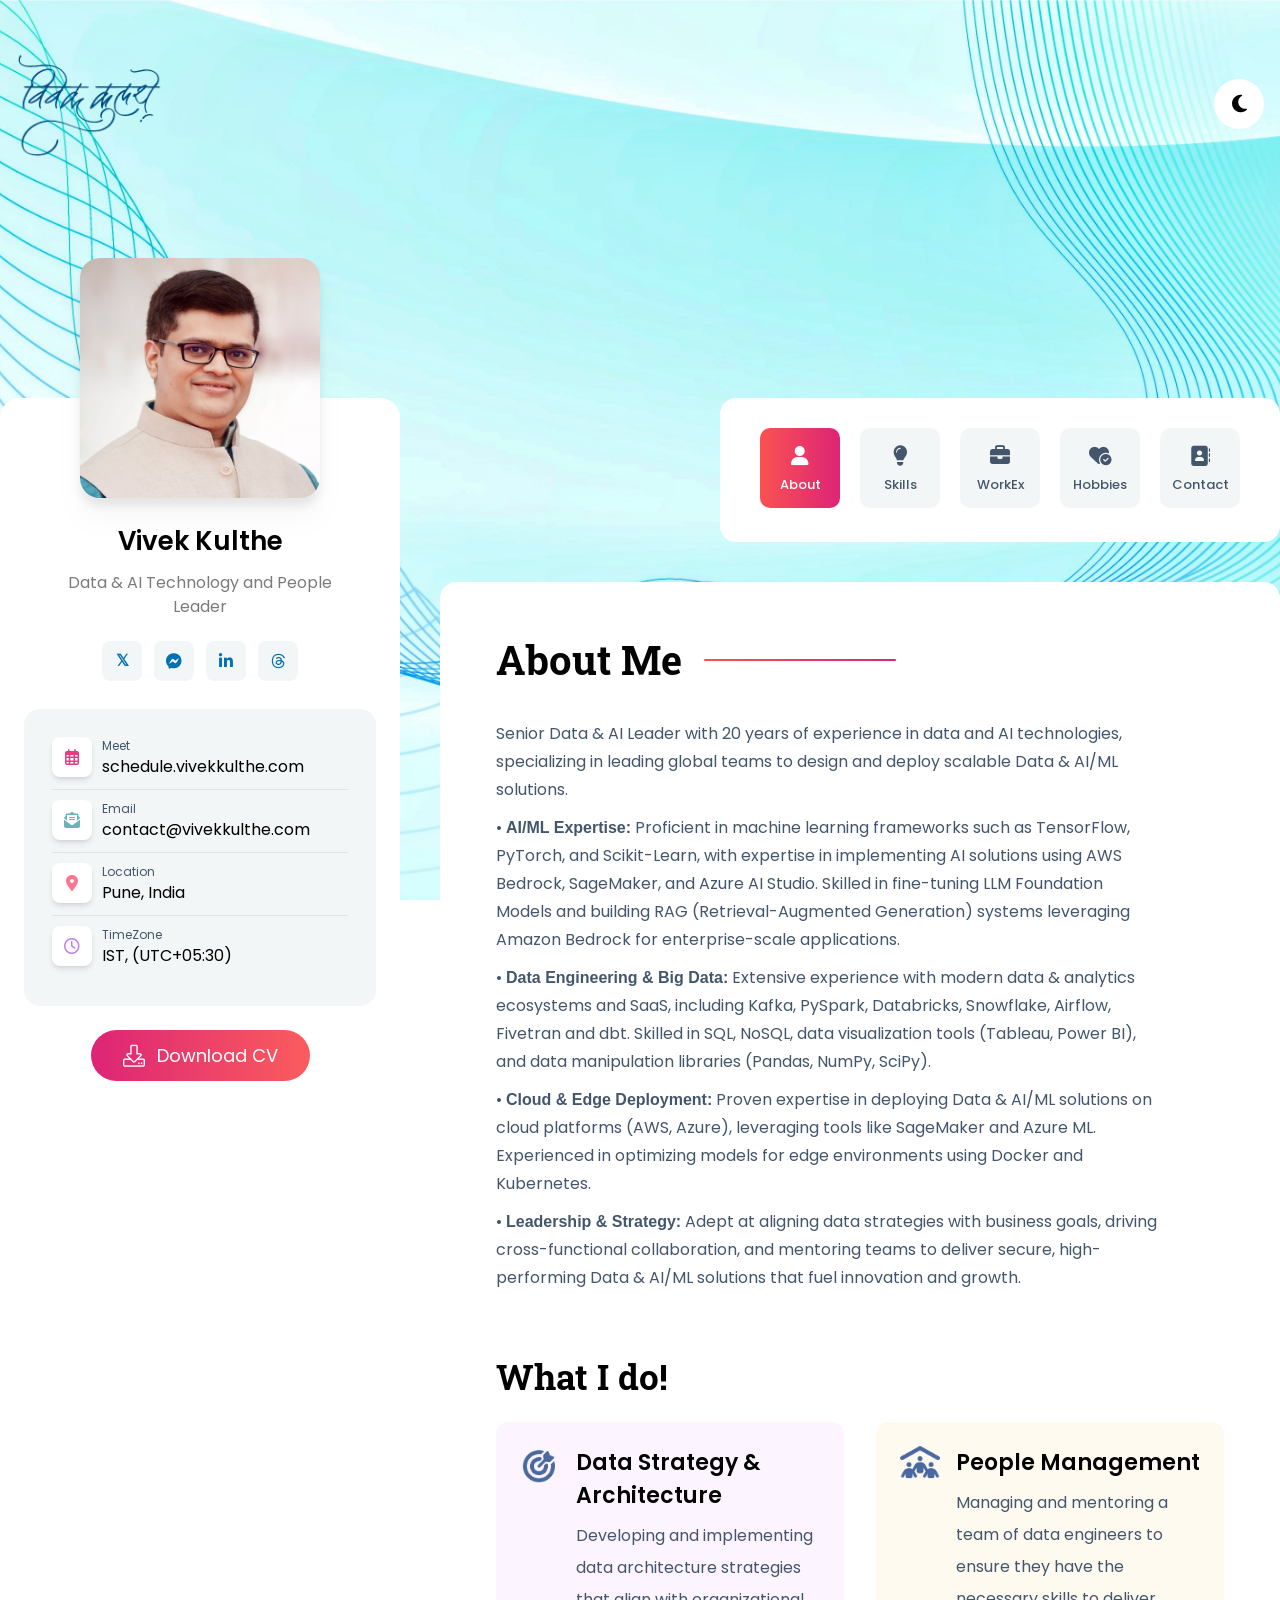
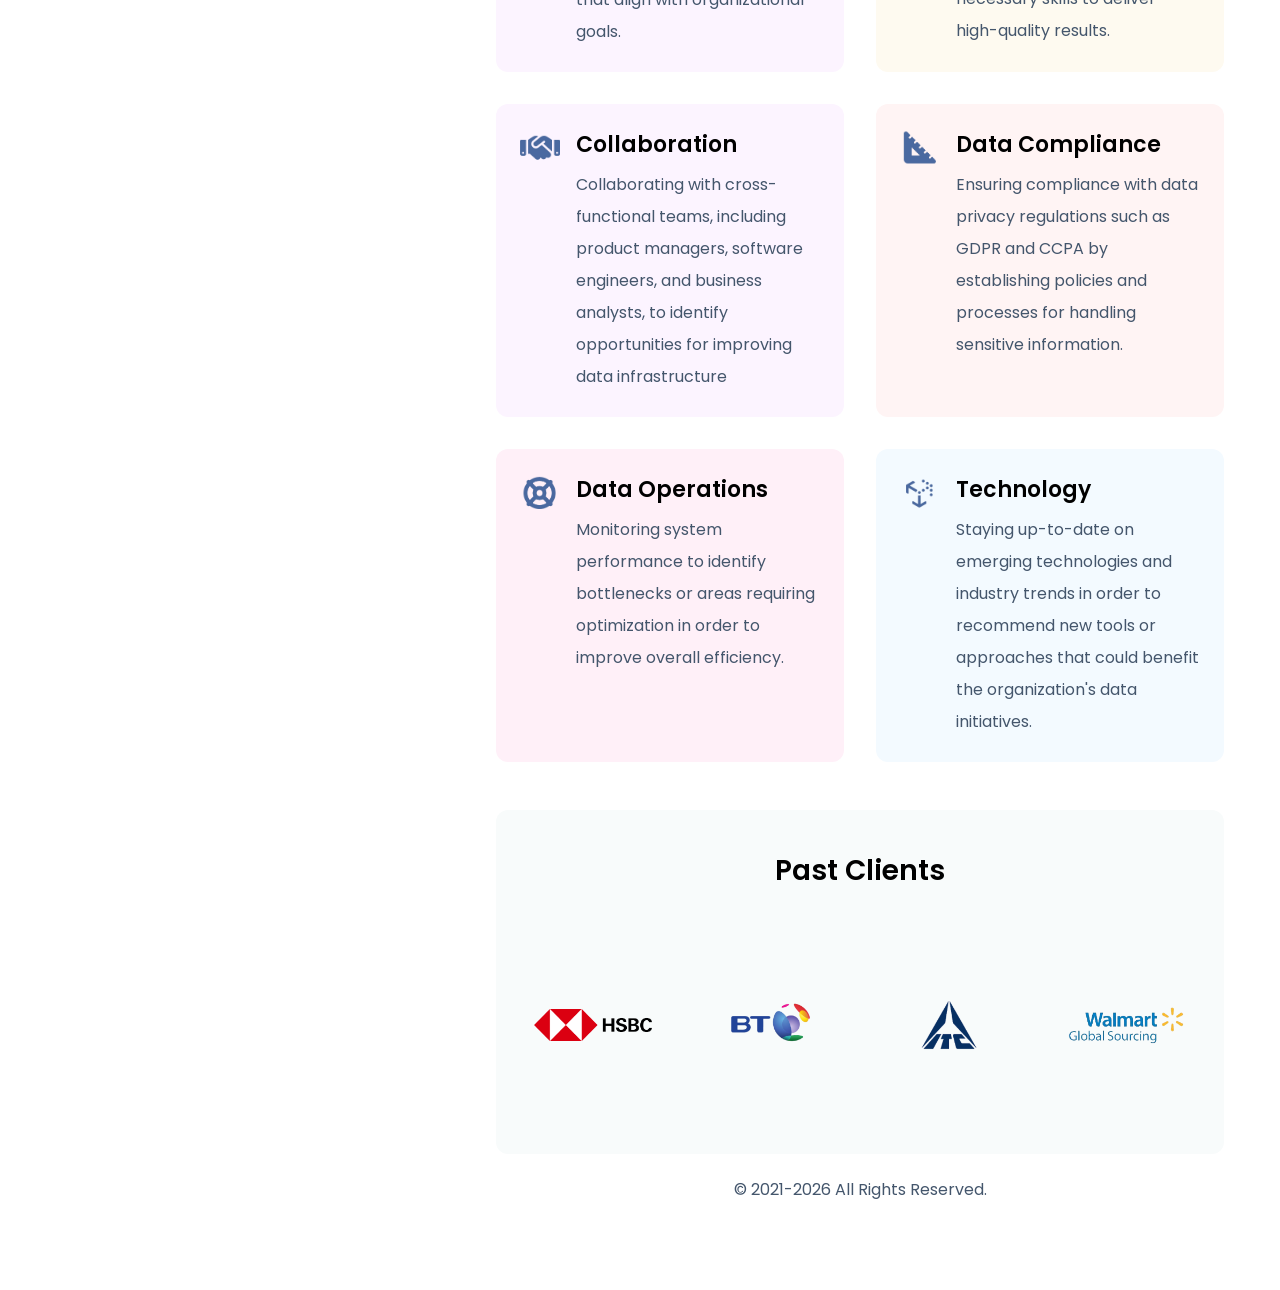
==== commit 8bfd2533: "updated summary" ====
--- a/aboutOne.html
+++ b/aboutOne.html
@@ -337,11 +337,11 @@
                             <div class="lg:grid grid-cols-12 md:gap-10 pt-4 md:pt-[30px] items-center hidden">
                                 <div class="col-span-12 space-y-2.5">
                                     <div class="lg:mr-16">
-                                        <p class="text-[#44566c] dark:text-color-910 leading-7">Senior Data & AI Leader with 20 years of experience in data and AI technologies, specializing in leading global teams to design and deploy scalable AI/ML solutions.</p>
+                                        <p class="text-[#44566c] dark:text-color-910 leading-7">Senior Data & AI Leader with 20 years of experience in data and AI technologies, specializing in leading global teams to design and deploy scalable Data & AI/ML solutions.</p>
                                         <p class="text-[#44566c] leading-7 mt-2.5 dark:text-color-910">• <b>AI/ML Expertise:</b> Proficient in machine learning frameworks such as TensorFlow, PyTorch, and Scikit-Learn, with expertise in implementing AI solutions using AWS Bedrock, SageMaker, and Azure AI Studio. Skilled in fine-tuning LLM Foundation Models and building RAG (Retrieval-Augmented Generation) systems leveraging Amazon Bedrock for enterprise-scale applications.</p>
-                                        <p class="text-[#44566c] leading-7 mt-2.5 dark:text-color-910">• <b>Data Engineering & Big Data:</b> Extensive experience with modern data ecosystems and SaaS, including Kafka, PySpark, Databricks, Snowflake, Airflow, Fivetran and dbt. Skilled in SQL, NoSQL, data visualization tools (Tableau, Power BI), and data manipulation libraries (Pandas, NumPy, SciPy).</p>
-                                        <p class="text-[#44566c] leading-7 mt-2.5 dark:text-color-910">• <b>Cloud & Edge Deployment:</b> Proven expertise in deploying AI/ML solutions on cloud platforms (AWS, Azure), leveraging tools like SageMaker and Azure ML. Experienced in optimizing models for edge environments using Docker and Kubernetes.</p>
-                                        <p class="text-[#44566c] leading-7 mt-2.5 dark:text-color-910">• <b>Leadership & Strategy:</b> Adept at aligning data strategies with business goals, driving cross-functional collaboration, and mentoring teams to deliver secure, high-performing AI/ML solutions that fuel innovation and growth.</p>
+                                        <p class="text-[#44566c] leading-7 mt-2.5 dark:text-color-910">• <b>Data Engineering & Big Data:</b> Extensive experience with modern data & analytics ecosystems and SaaS, including Kafka, PySpark, Databricks, Snowflake, Airflow, Fivetran and dbt. Skilled in SQL, NoSQL, data visualization tools (Tableau, Power BI), and data manipulation libraries (Pandas, NumPy, SciPy).</p>
+                                        <p class="text-[#44566c] leading-7 mt-2.5 dark:text-color-910">• <b>Cloud & Edge Deployment:</b> Proven expertise in deploying Data & AI/ML solutions on cloud platforms (AWS, Azure), leveraging tools like SageMaker and Azure ML. Experienced in optimizing models for edge environments using Docker and Kubernetes.</p>
+                                        <p class="text-[#44566c] leading-7 mt-2.5 dark:text-color-910">• <b>Leadership & Strategy:</b> Adept at aligning data strategies with business goals, driving cross-functional collaboration, and mentoring teams to deliver secure, high-performing Data & AI/ML solutions that fuel innovation and growth.</p>
                                     </div>
                                     <div></div>
                                 </div>
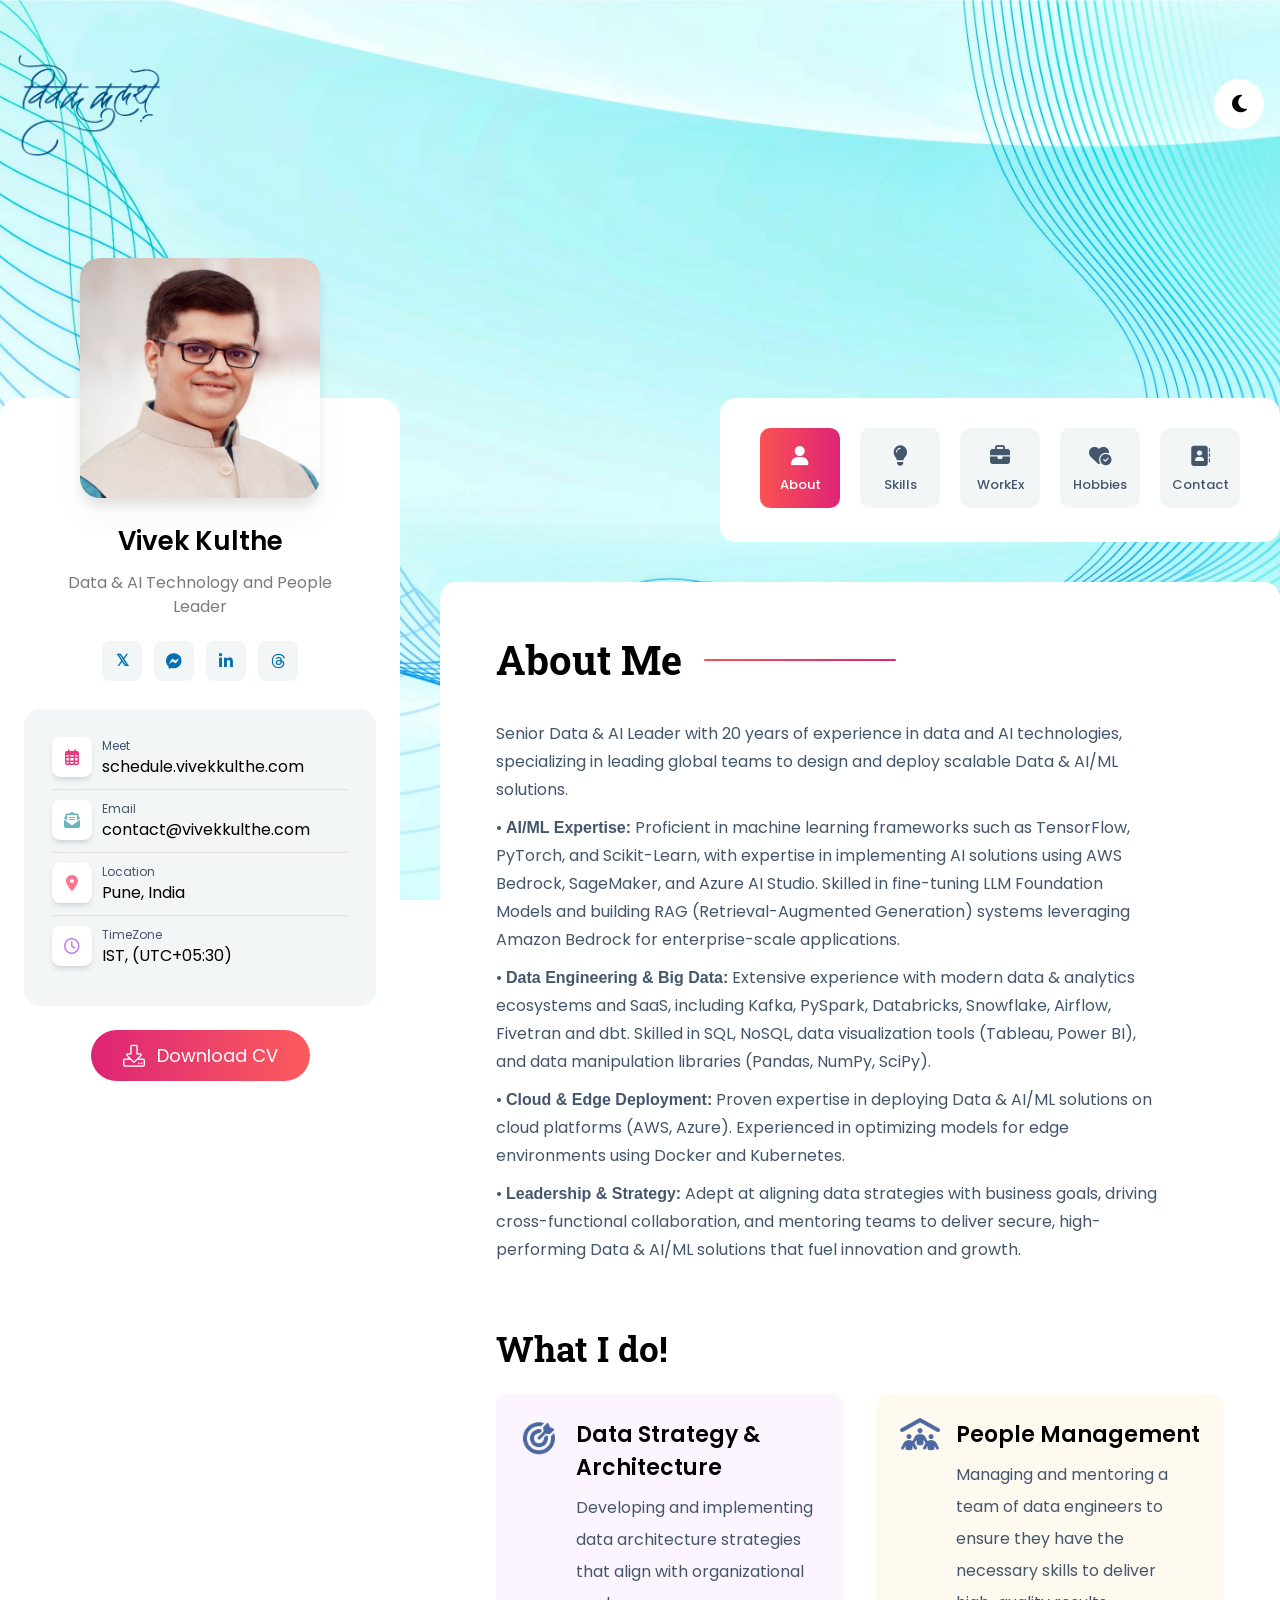
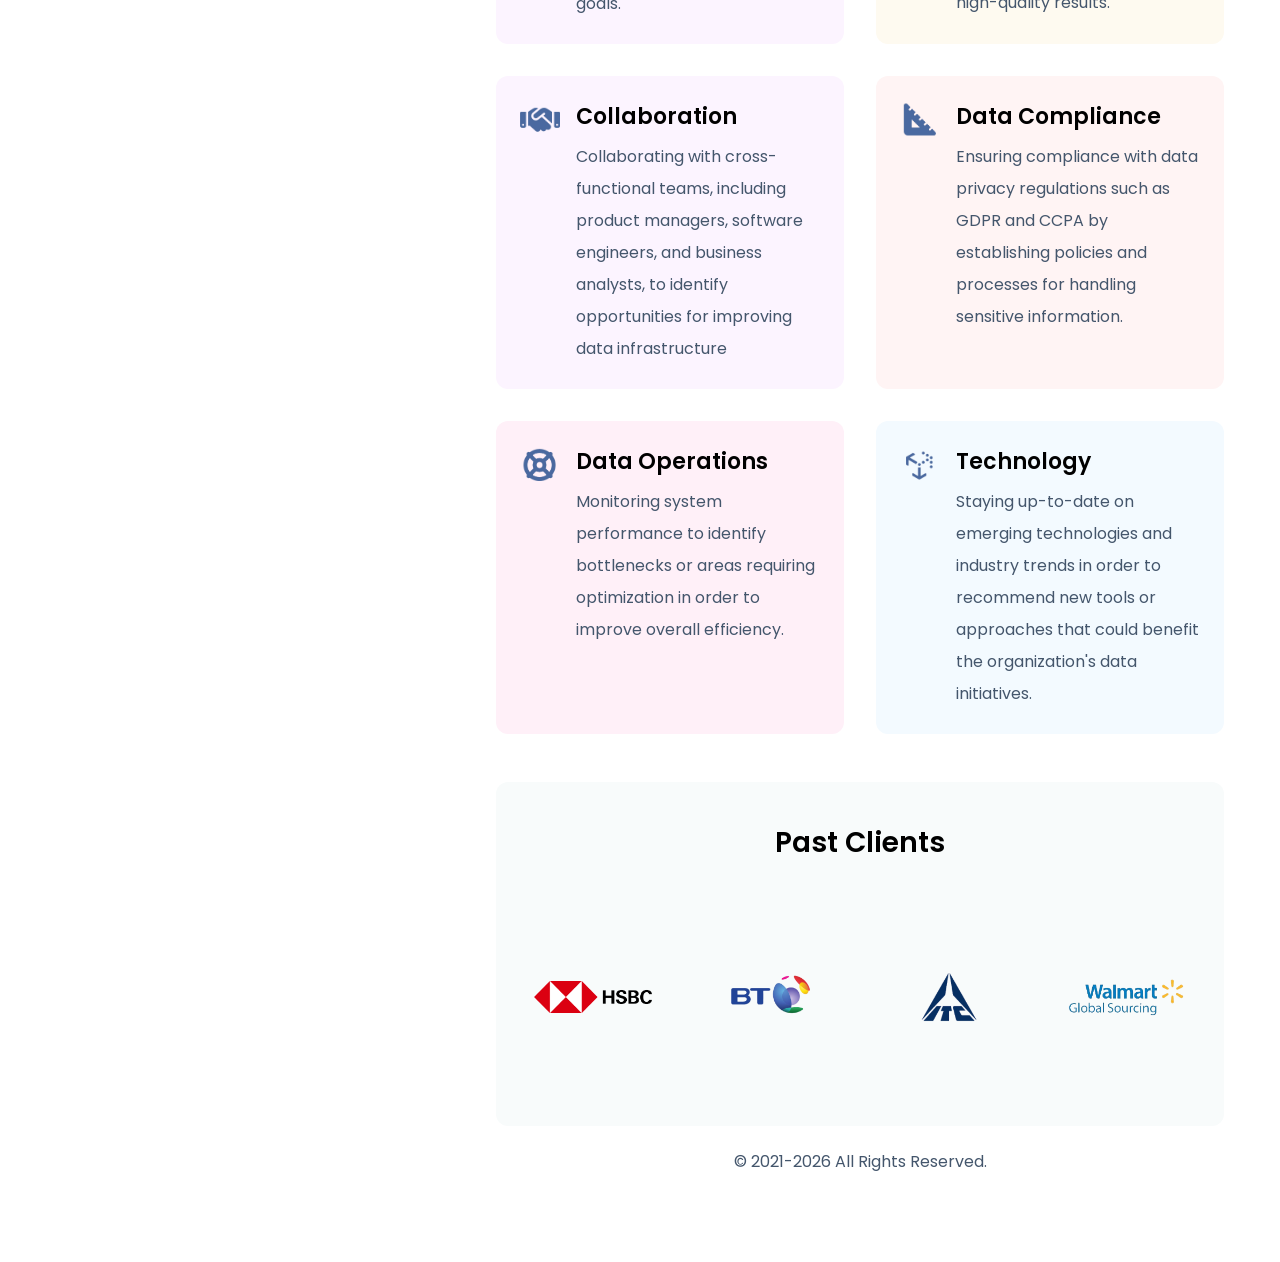
==== commit a5c1023e: "aaa" ====
--- a/aboutOne.html
+++ b/aboutOne.html
@@ -340,7 +340,7 @@
                                         <p class="text-[#44566c] dark:text-color-910 leading-7">Senior Data & AI Leader with 20 years of experience in data and AI technologies, specializing in leading global teams to design and deploy scalable Data & AI/ML solutions.</p>
                                         <p class="text-[#44566c] leading-7 mt-2.5 dark:text-color-910">• <b>AI/ML Expertise:</b> Proficient in machine learning frameworks such as TensorFlow, PyTorch, and Scikit-Learn, with expertise in implementing AI solutions using AWS Bedrock, SageMaker, and Azure AI Studio. Skilled in fine-tuning LLM Foundation Models and building RAG (Retrieval-Augmented Generation) systems leveraging Amazon Bedrock for enterprise-scale applications.</p>
                                         <p class="text-[#44566c] leading-7 mt-2.5 dark:text-color-910">• <b>Data Engineering & Big Data:</b> Extensive experience with modern data & analytics ecosystems and SaaS, including Kafka, PySpark, Databricks, Snowflake, Airflow, Fivetran and dbt. Skilled in SQL, NoSQL, data visualization tools (Tableau, Power BI), and data manipulation libraries (Pandas, NumPy, SciPy).</p>
-                                        <p class="text-[#44566c] leading-7 mt-2.5 dark:text-color-910">• <b>Cloud & Edge Deployment:</b> Proven expertise in deploying Data & AI/ML solutions on cloud platforms (AWS, Azure), leveraging tools like SageMaker and Azure ML. Experienced in optimizing models for edge environments using Docker and Kubernetes.</p>
+                                        <p class="text-[#44566c] leading-7 mt-2.5 dark:text-color-910">• <b>Cloud & Edge Deployment:</b> Proven expertise in deploying Data & AI/ML solutions on cloud platforms (AWS, Azure). Experienced in optimizing models for edge environments using Docker and Kubernetes.</p>
                                         <p class="text-[#44566c] leading-7 mt-2.5 dark:text-color-910">• <b>Leadership & Strategy:</b> Adept at aligning data strategies with business goals, driving cross-functional collaboration, and mentoring teams to deliver secure, high-performing Data & AI/ML solutions that fuel innovation and growth.</p>
                                     </div>
                                     <div></div>
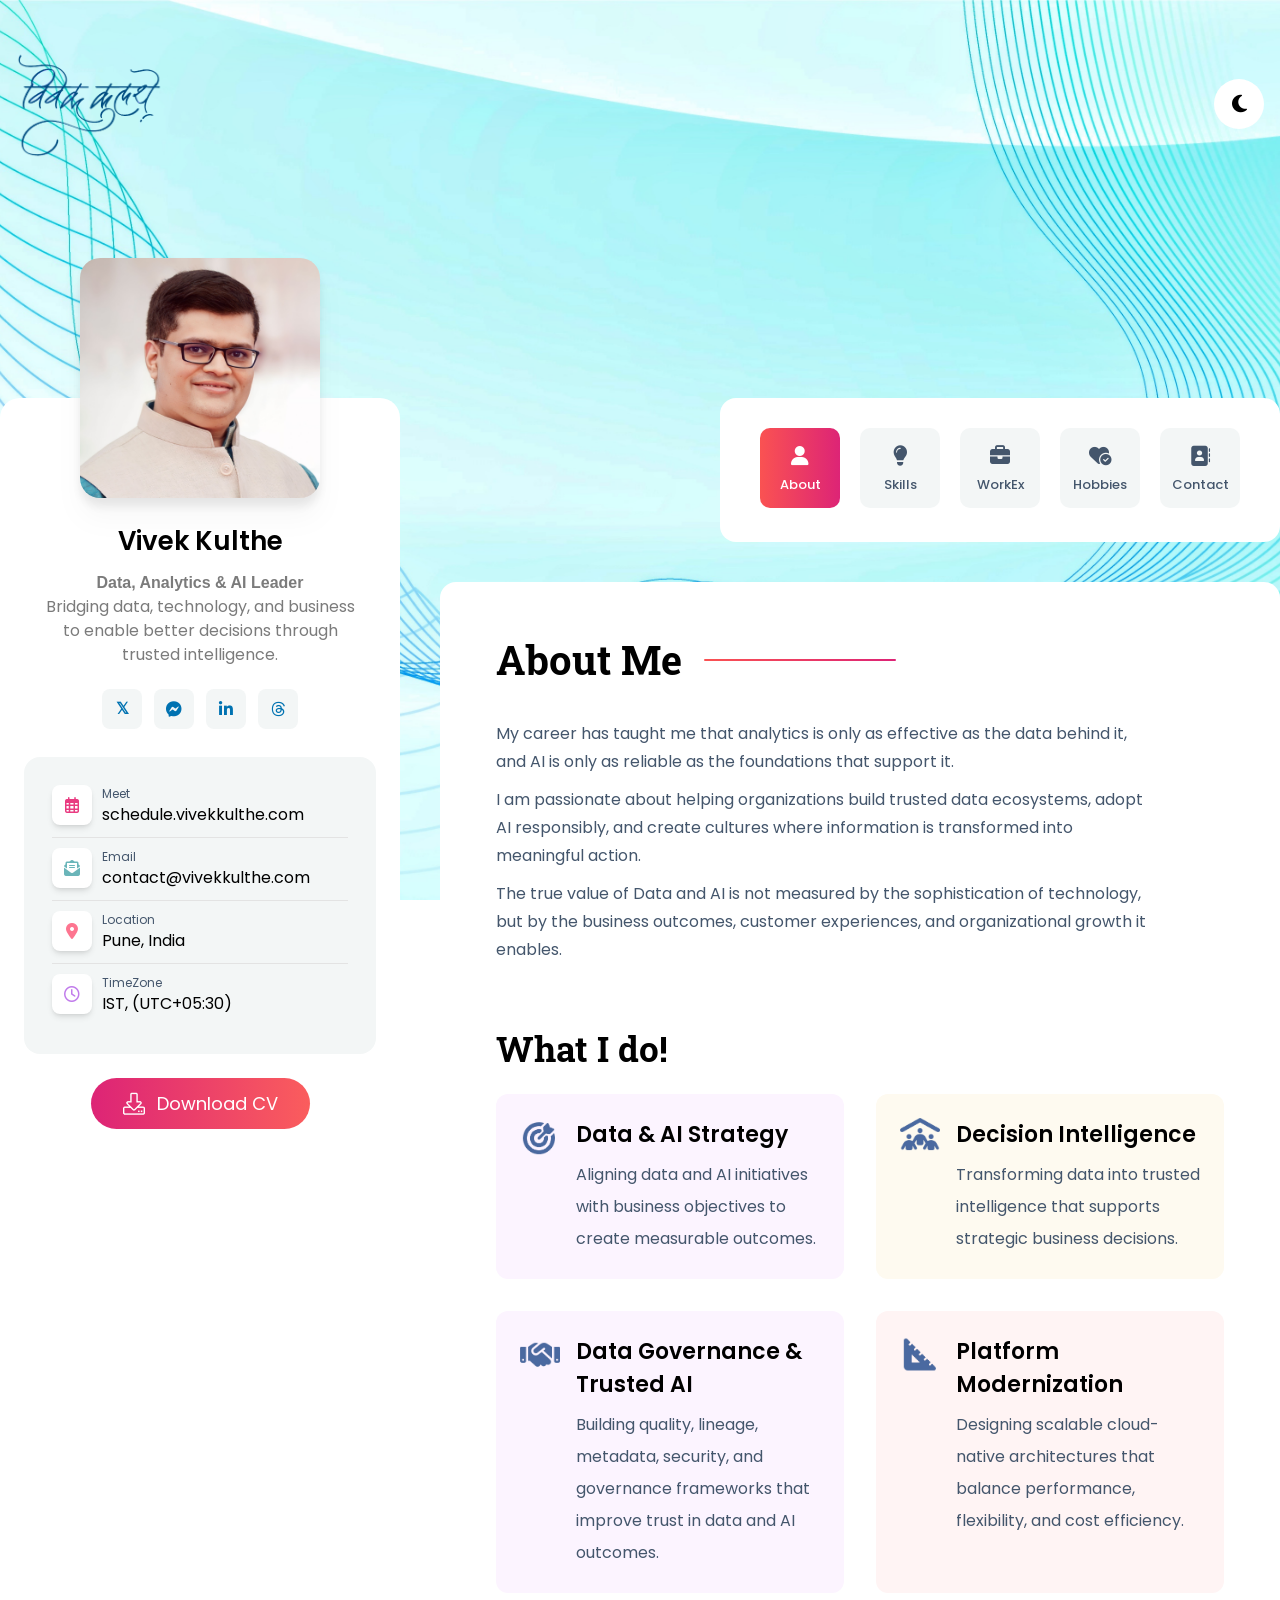
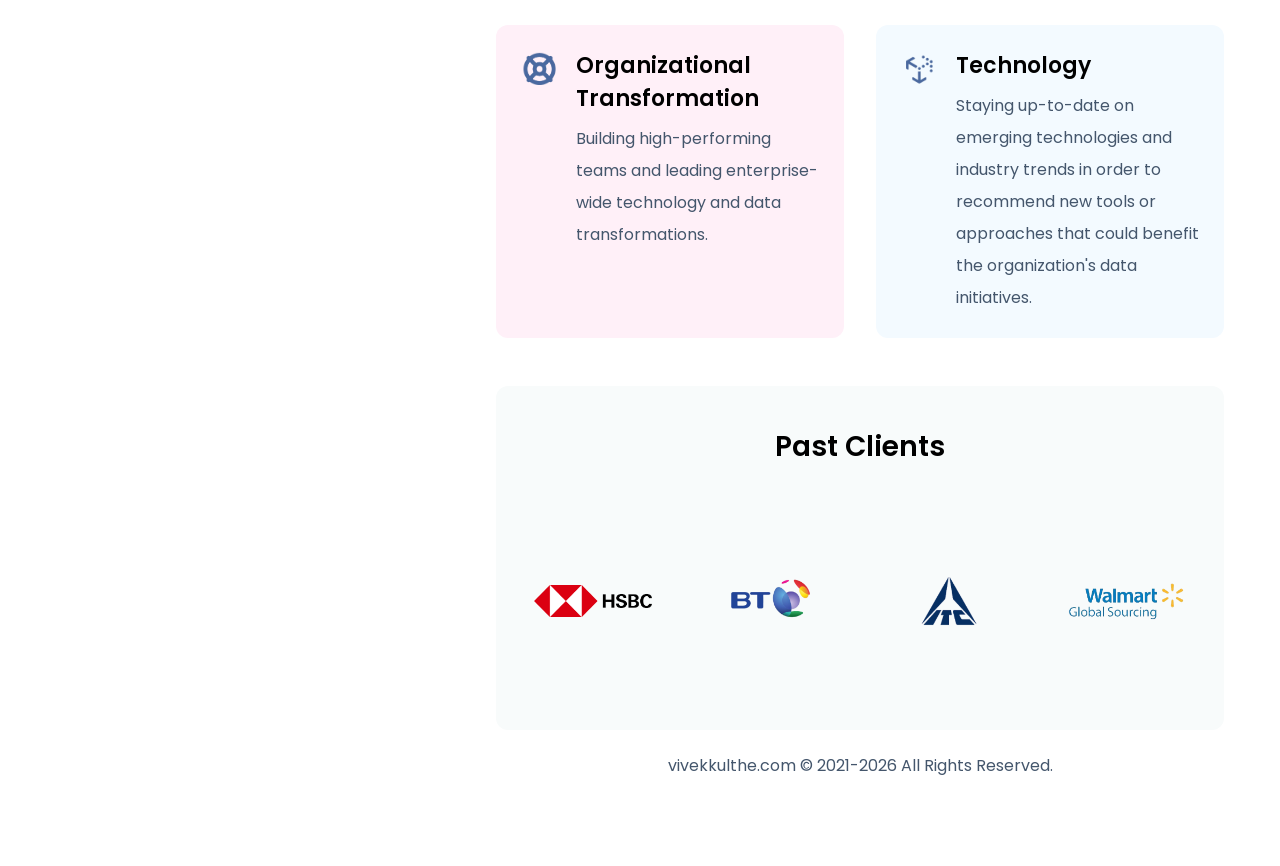
==== commit e4868e87: "june updates" ====
--- a/aboutOne.html
+++ b/aboutOne.html
@@ -122,7 +122,7 @@
                             <h1 class="mt-6 mb-1 text-[26px] font-semibold dark:text-white"> Vivek Kulthe </h1>
                             <h3
                                 class="mb-4 text-[#7B7B7B] inline-block dark:bg-[#1D1D1D] px-5 py-1.5 rounded-lg dark:text-[#A6A6A6]">
-                                Data & AI Technology and People Leader</h3>
+                                <b>Data, Analytics & AI Leader</b><br> Bridging data, technology, and business to enable better decisions through trusted intelligence.</h3>
                             <div class="flex justify-center space-x-3">
                                 
                                 <!-- twitter icon and link -->
@@ -191,7 +191,7 @@
                             </div>
         <!-- personal infomation end-->
                         <!-- dowanload button -->
-                        <a href="https://vivekkulthe.com/resume/Resume_Vivek_Kulthe_Data_Technology_Leader.pdf">
+                        <a href="https://cv.vivekkulthe.com">
                             <button class="dowanload-btn">
                             <img class="mr-3" src="./images/icons/dowanload.png" alt="icon" /> Download CV </button></a>
                     </div>
@@ -337,11 +337,9 @@
                             <div class="lg:grid grid-cols-12 md:gap-10 pt-4 md:pt-[30px] items-center hidden">
                                 <div class="col-span-12 space-y-2.5">
                                     <div class="lg:mr-16">
-                                        <p class="text-[#44566c] dark:text-color-910 leading-7">Senior Data & AI Leader with 20 years of experience in data and AI technologies, specializing in leading global teams to design and deploy scalable Data & AI/ML solutions.</p>
-                                        <p class="text-[#44566c] leading-7 mt-2.5 dark:text-color-910">• <b>AI/ML Expertise:</b> Proficient in machine learning frameworks such as TensorFlow, PyTorch, and Scikit-Learn, with expertise in implementing AI solutions using AWS Bedrock, SageMaker, and Azure AI Studio. Skilled in fine-tuning LLM Foundation Models and building RAG (Retrieval-Augmented Generation) systems leveraging Amazon Bedrock for enterprise-scale applications.</p>
-                                        <p class="text-[#44566c] leading-7 mt-2.5 dark:text-color-910">• <b>Data Engineering & Big Data:</b> Extensive experience with modern data & analytics ecosystems and SaaS, including Kafka, PySpark, Databricks, Snowflake, Airflow, Fivetran and dbt. Skilled in SQL, NoSQL, data visualization tools (Tableau, Power BI), and data manipulation libraries (Pandas, NumPy, SciPy).</p>
-                                        <p class="text-[#44566c] leading-7 mt-2.5 dark:text-color-910">• <b>Cloud & Edge Deployment:</b> Proven expertise in deploying Data & AI/ML solutions on cloud platforms (AWS, Azure). Experienced in optimizing models for edge environments using Docker and Kubernetes.</p>
-                                        <p class="text-[#44566c] leading-7 mt-2.5 dark:text-color-910">• <b>Leadership & Strategy:</b> Adept at aligning data strategies with business goals, driving cross-functional collaboration, and mentoring teams to deliver secure, high-performing Data & AI/ML solutions that fuel innovation and growth.</p>
+                                        <p class="text-[#44566c] dark:text-color-910 leading-7">My career has taught me that analytics is only as effective as the data behind it, and AI is only as reliable as the foundations that support it.</p>
+                                        <p class="text-[#44566c] leading-7 mt-2.5 dark:text-color-910">I am passionate about helping organizations build trusted data ecosystems, adopt AI responsibly, and create cultures where information is transformed into meaningful action.</p>
+                                        <p class="text-[#44566c] leading-7 mt-2.5 dark:text-color-910">The true value of Data and AI is not measured by the sophistication of technology, but by the business outcomes, customer experiences, and organizational growth it enables.</p>
                                     </div>
                                     <div></div>
                                 </div>
@@ -357,8 +355,8 @@
                                     <img class="w-10 h-10 object-contain block" src="./images/icons/icon.svg"
                                         alt="icon" />
                                     <div class="space-y-2">
-                                        <h3 class="dark:text-white text-[22px] font-semibold">Data Strategy & Architecture</h3>
-                                        <p class="leading-8 text-gray-lite dark:text-[#A6A6A6]">Developing and implementing data architecture strategies that align with organizational goals.</p>
+                                        <h3 class="dark:text-white text-[22px] font-semibold">Data & AI Strategy</h3>
+                                        <p class="leading-8 text-gray-lite dark:text-[#A6A6A6]">Aligning data and AI initiatives with business objectives to create measurable outcomes.</p>
                                     </div>
                                 </div>
 
@@ -366,8 +364,8 @@
                                     <img class="w-10 h-10 object-contain block" src="./images/icons/icon1.svg"
                                         alt="icon" />
                                     <div class="space-y-2">
-                                        <h3 class="dark:text-white text-[22px] font-semibold">People Management</h3>
-                                        <p class="leading-8 text-gray-lite dark:text-[#A6A6A6]">Managing and mentoring a team of data engineers to ensure they have the necessary skills to deliver high-quality results.</p>
+                                        <h3 class="dark:text-white text-[22px] font-semibold">Decision Intelligence</h3>
+                                        <p class="leading-8 text-gray-lite dark:text-[#A6A6A6]">Transforming data into trusted intelligence that supports strategic business decisions.</p>
                                     </div>
                                 </div>
 
@@ -375,8 +373,8 @@
                                     <img class="w-10 h-10 object-contain block" src="./images/icons/icon2.svg"
                                         alt="icon" />
                                     <div class="space-y-2">
-                                        <h3 class="dark:text-white text-[22px] font-semibold">Collaboration</h3>
-                                        <p class="leading-8 text-gray-lite dark:text-[#A6A6A6]">Collaborating with cross-functional teams, including product managers, software engineers, and business analysts, to identify opportunities for improving data infrastructure</p>
+                                        <h3 class="dark:text-white text-[22px] font-semibold">Data Governance & Trusted AI</h3>
+                                        <p class="leading-8 text-gray-lite dark:text-[#A6A6A6]">Building quality, lineage, metadata, security, and governance frameworks that improve trust in data and AI outcomes.</p>
                                     </div>
                                 </div>
 
@@ -384,8 +382,8 @@
                                     <img class="w-10 h-10 object-contain block" src="./images/icons/icon3.svg"
                                         alt="icon" />
                                     <div class="space-y-2">
-                                        <h3 class="dark:text-white text-[22px] font-semibold">Data Compliance</h3>
-                                        <p class="leading-8 text-gray-lite dark:text-[#A6A6A6]">Ensuring compliance with data privacy regulations such as GDPR and CCPA by establishing policies and processes for handling sensitive information.</p>
+                                        <h3 class="dark:text-white text-[22px] font-semibold">Platform Modernization</h3>
+                                        <p class="leading-8 text-gray-lite dark:text-[#A6A6A6]">Designing scalable cloud-native architectures that balance performance, flexibility, and cost efficiency.</p>
                                     </div>
                                 </div>
 
@@ -393,8 +391,8 @@
                                     <img class="w-10 h-10 object-contain block" src="./images/icons/icon4.svg"
                                         alt="icon" />
                                     <div class="space-y-2">
-                                        <h3 class="dark:text-white text-[22px] font-semibold">Data Operations</h3>
-                                        <p class="leading-8 text-gray-lite dark:text-[#A6A6A6]">Monitoring system performance to identify bottlenecks or areas requiring optimization in order to improve overall efficiency.</p>
+                                        <h3 class="dark:text-white text-[22px] font-semibold">Organizational Transformation</h3>
+                                        <p class="leading-8 text-gray-lite dark:text-[#A6A6A6]">Building high-performing teams and leading enterprise-wide technology and data transformations.</p>
                                     </div>
                                 </div>
 
@@ -446,7 +444,7 @@
 
                         <!-- footer start -->
                         <footer class="overflow-hidden rounded-b-2xl" style="background: transparent">
-                            <p class="text-center py-6 text-gray-lite dark:text-color-910"> © 2021-<script>document.write(/\d{4}/.exec(Date())[0])</script> All Rights Reserved. </p>
+                            <p class="text-center py-6 text-gray-lite dark:text-color-910"> vivekkulthe.com © 2021-<script>document.write(/\d{4}/.exec(Date())[0])</script> All Rights Reserved. </p>
                         </footer>
                         <!-- footer section end -->
                     </div>
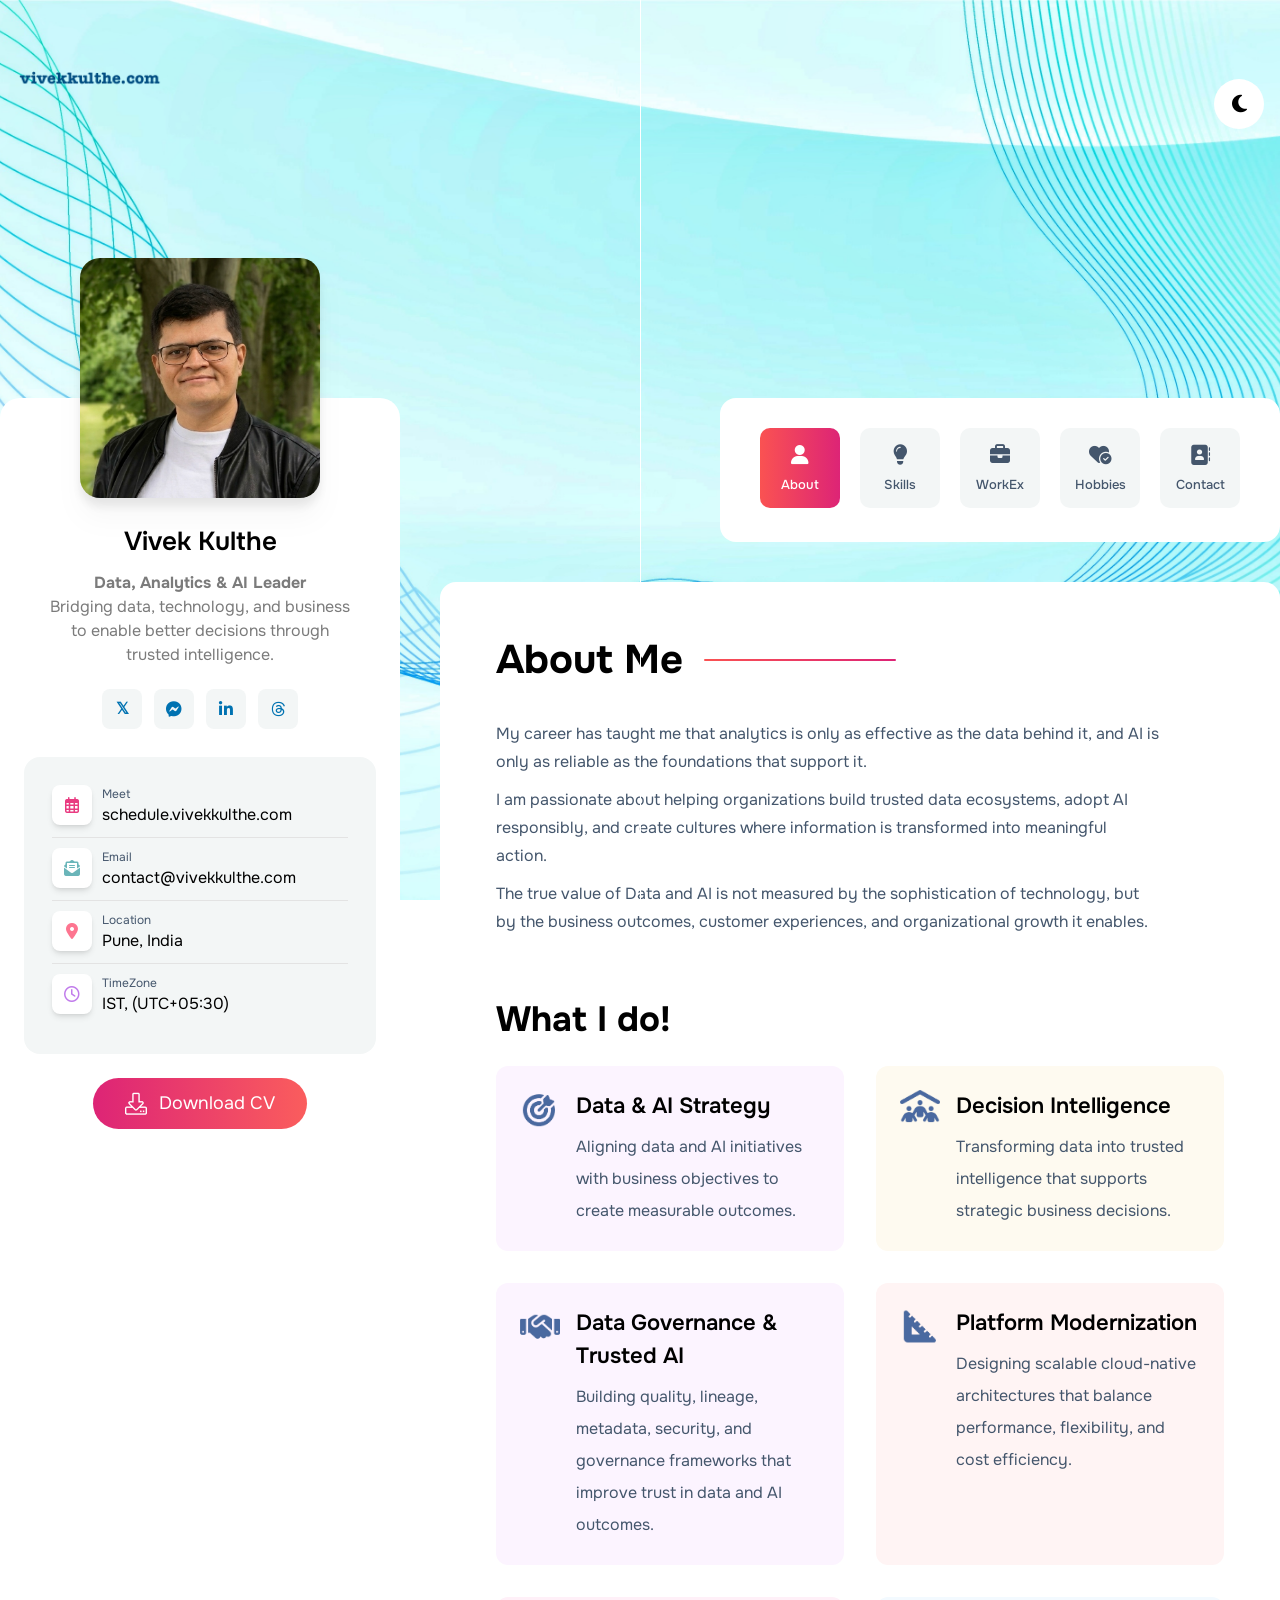
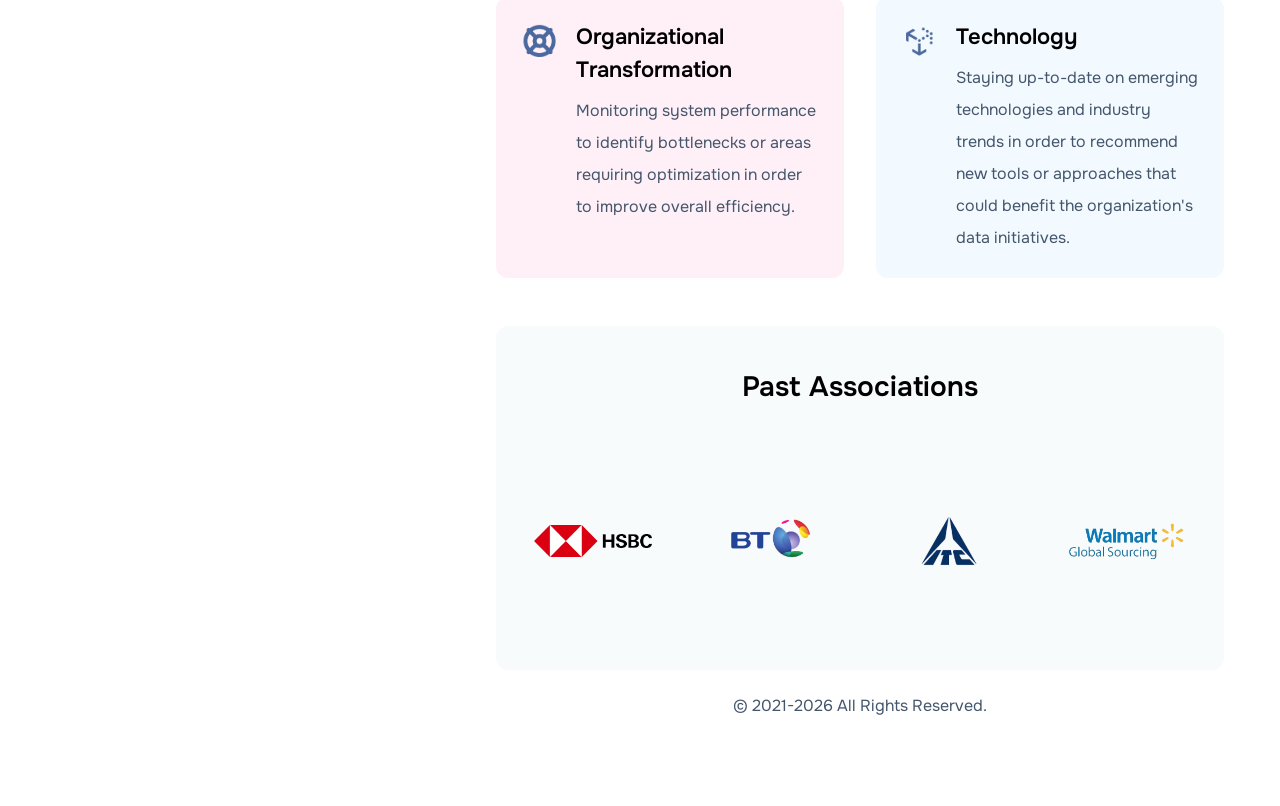
==== commit a95b5e2a: "font update" ====
--- a/aboutOne.html
+++ b/aboutOne.html
@@ -23,7 +23,7 @@
     <link rel="preconnect" href="https://fonts.googleapis.com" />
     <link rel="preconnect" href="https://fonts.gstatic.com" crossorigin />
     <link
-        href="https://fonts.googleapis.com/css2?family=Poppins:ital,wght@0,200;0,300;0,400;0,500;0,600;0,700;1,400;1,500;1,600&family=Roboto+Slab:wght@300;400;500;600;700&display=swap"
+        href="https://fonts.googleapis.com/css2?family=Onest:ital,wght@0,200;0,300;0,400;0,500;0,600;0,700;1,400;1,500;1,600&family=Roboto+Slab:wght@300;400;500;600;700&display=swap"
         rel="stylesheet" />
     <!-- slick -->
     <link rel="stylesheet" type="text/css" href="./css/vendor/slick.css" />
@@ -392,7 +392,7 @@
                                         alt="icon" />
                                     <div class="space-y-2">
                                         <h3 class="dark:text-white text-[22px] font-semibold">Organizational Transformation</h3>
-                                        <p class="leading-8 text-gray-lite dark:text-[#A6A6A6]">Building high-performing teams and leading enterprise-wide technology and data transformations.</p>
+                                        <p class="leading-8 text-gray-lite dark:text-[#A6A6A6]">Monitoring system performance to identify bottlenecks or areas requiring optimization in order to improve overall efficiency.</p>
                                     </div>
                                 </div>
 
@@ -410,7 +410,7 @@
                         <!-- what i do section start -->
                         <div class="px-2 sm:px-5 md:px-10 lg:px-14">
                             <div class="bg-[#F8FBFB] dark:bg-[#0D0D0D] max-w-full h-auto py-10 rounded-xl">
-                                <h3 class="text-center dark:text-white text-6xl mb-3 font-semibold">Past Clients </h3>
+                                <h3 class="text-center dark:text-white text-6xl mb-3 font-semibold">Past Associations </h3>
                                 <!-- slider and slider items -->
                                 <div class="slickOne text-center px-2 pt-8">
                                     <div>
@@ -444,7 +444,7 @@
 
                         <!-- footer start -->
                         <footer class="overflow-hidden rounded-b-2xl" style="background: transparent">
-                            <p class="text-center py-6 text-gray-lite dark:text-color-910"> vivekkulthe.com © 2021-<script>document.write(/\d{4}/.exec(Date())[0])</script> All Rights Reserved. </p>
+                            <p class="text-center py-6 text-gray-lite dark:text-color-910"> © 2021-<script>document.write(/\d{4}/.exec(Date())[0])</script> All Rights Reserved. </p>
                         </footer>
                         <!-- footer section end -->
                     </div>
--- a/css/custom.css
+++ b/css/custom.css
@@ -1,7 +1,7 @@
-@import url("https://fonts.googleapis.com/css2?family=Poppins:wght@300;400;500;600;700;800;900&family=Roboto+Slab:wght@300;400;500;600;700;800;900&display=swap");
+@import url("https://fonts.googleapis.com/css2?family=Onest:wght@300;400;500;600;700;800;900&family=Roboto+Slab:wght@300;400;500;600;700;800;900&display=swap");
 
 html {
-	font-family: "Poppins", sans-serif;
+	font-family: "Onest", sans-serif;
 }
 
 /* modal */
